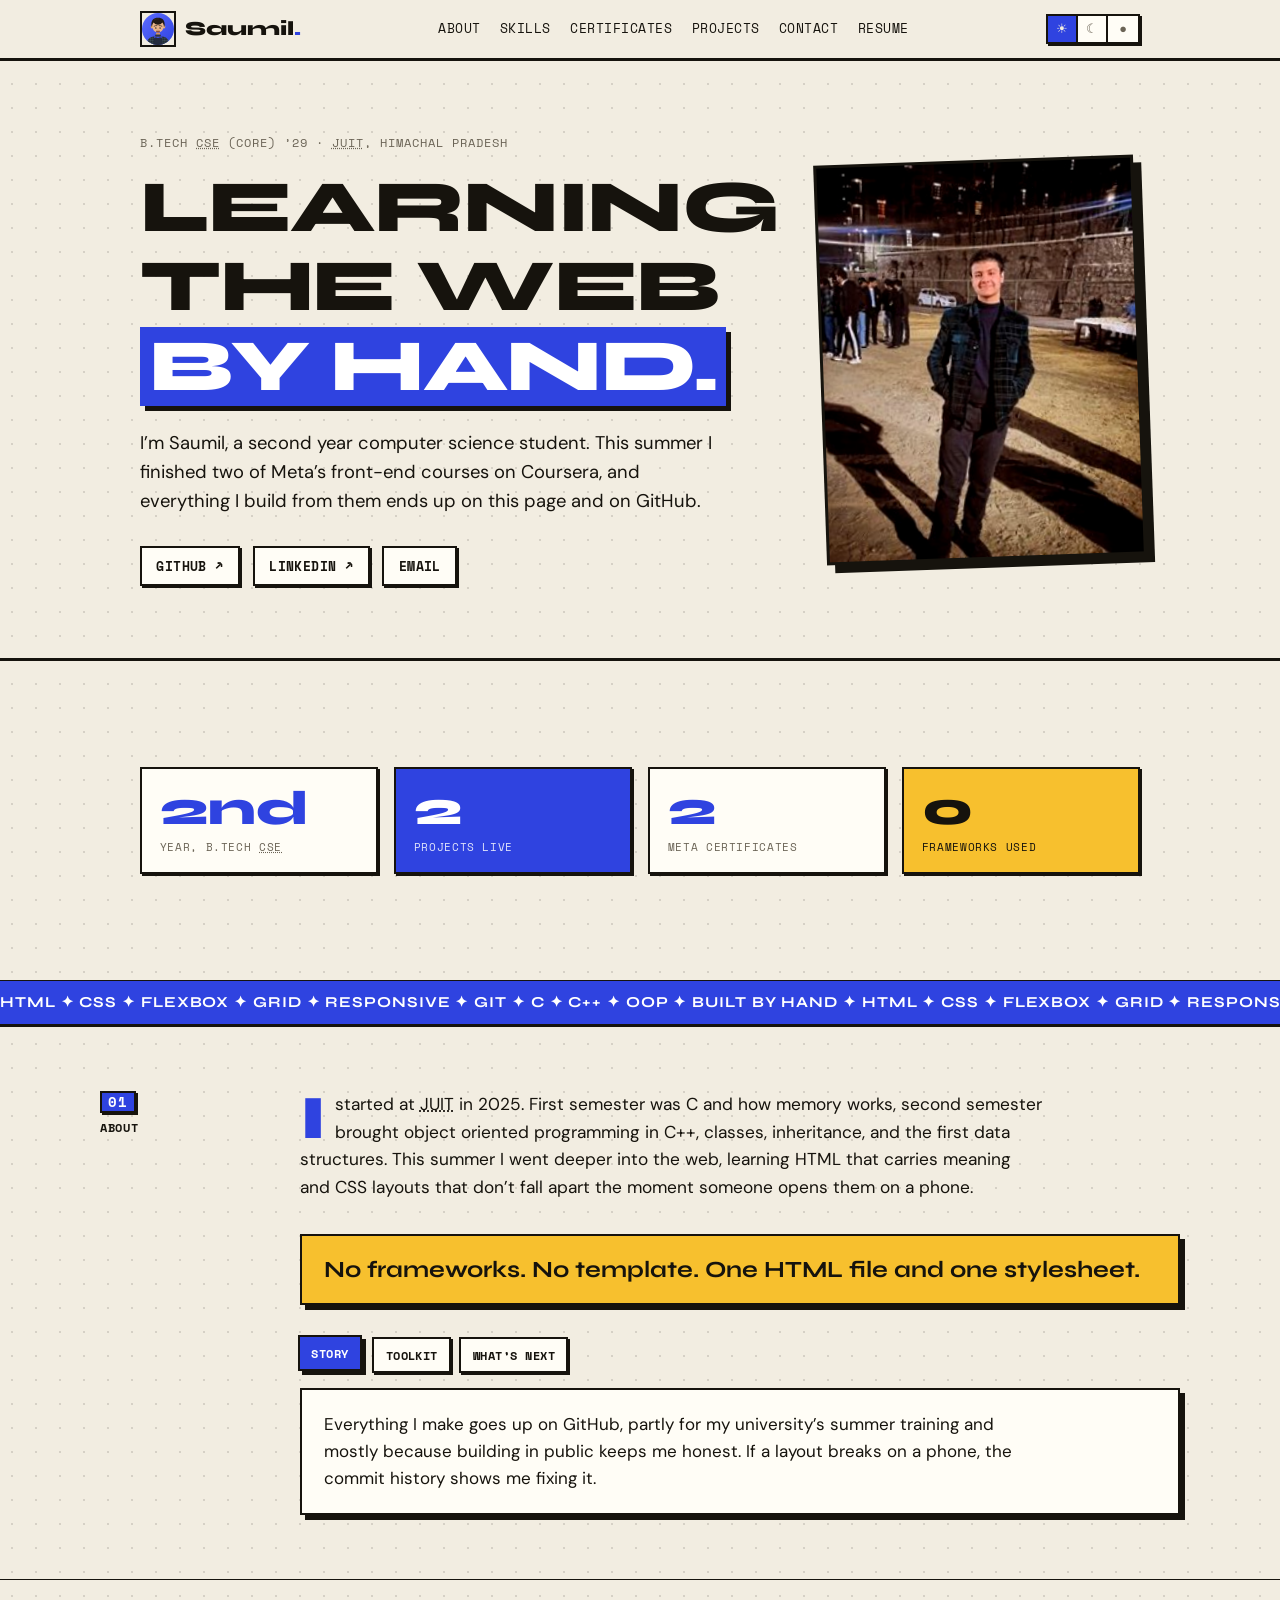
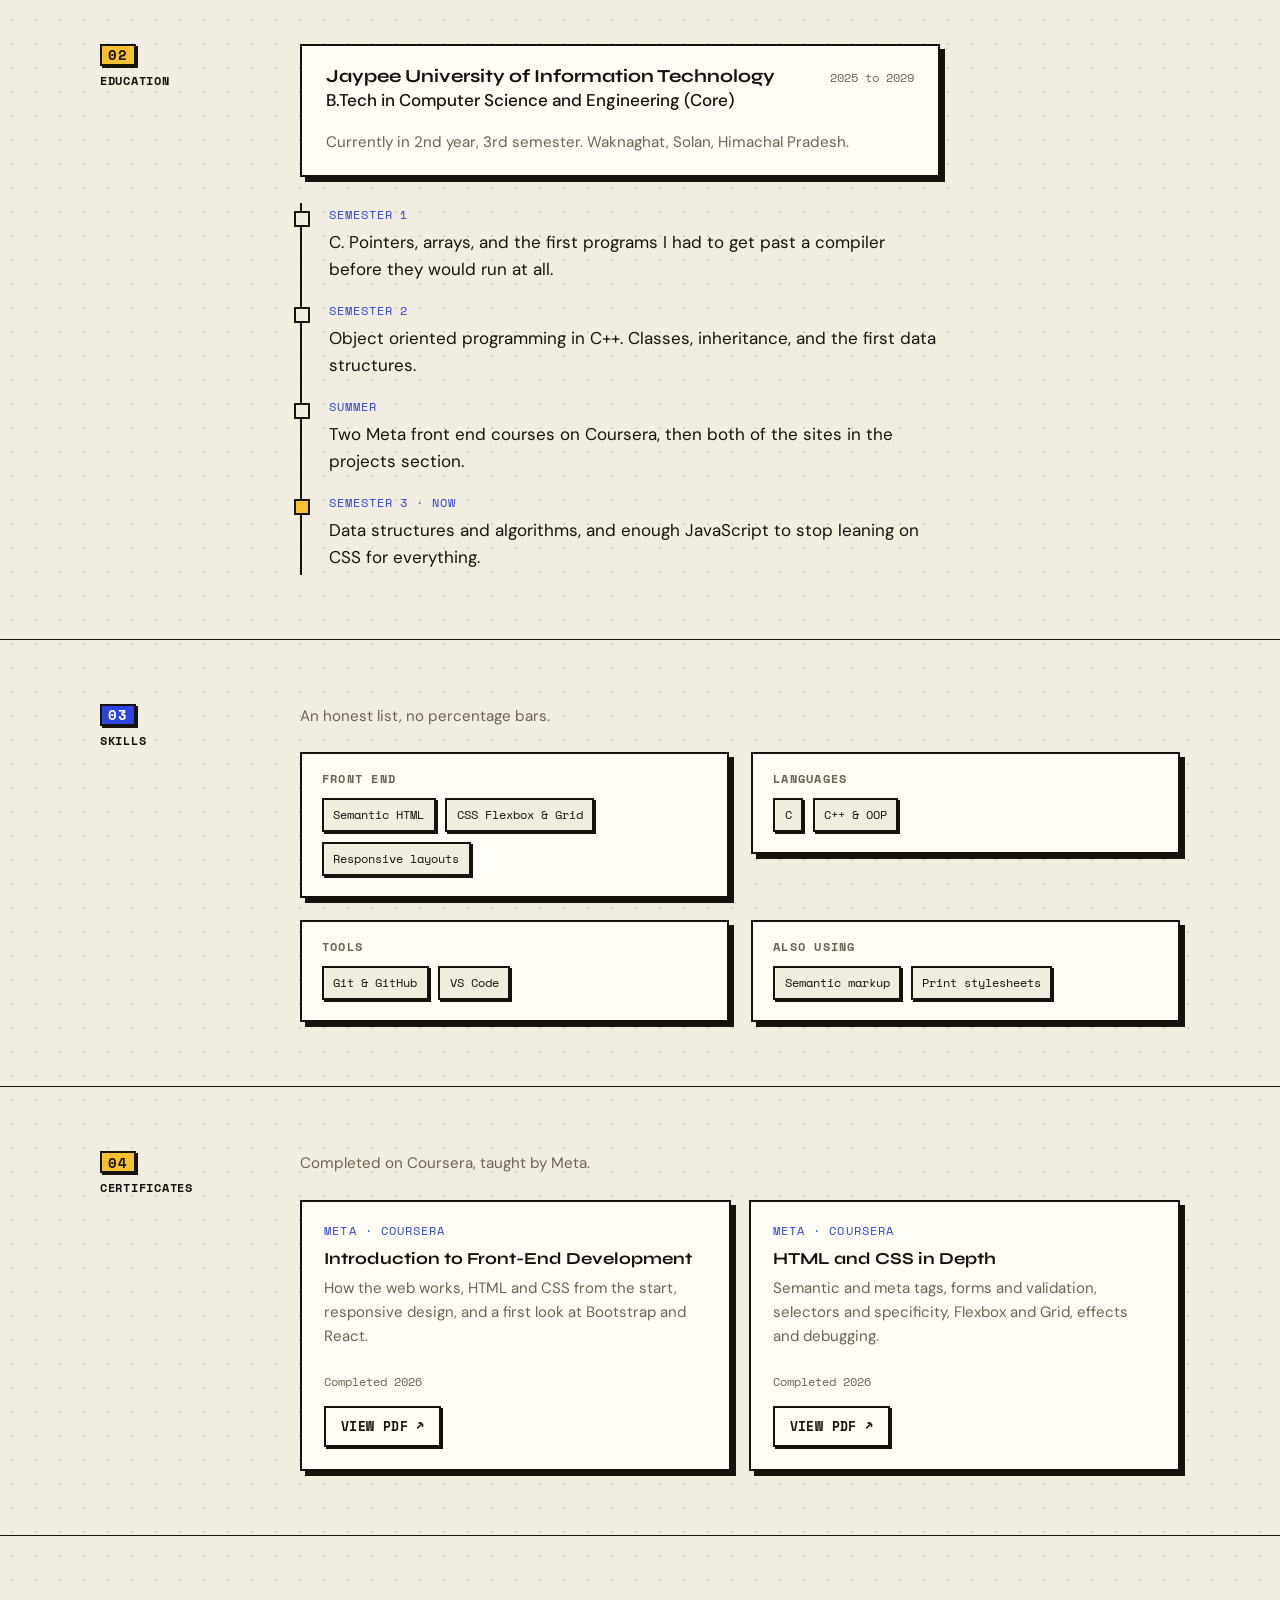
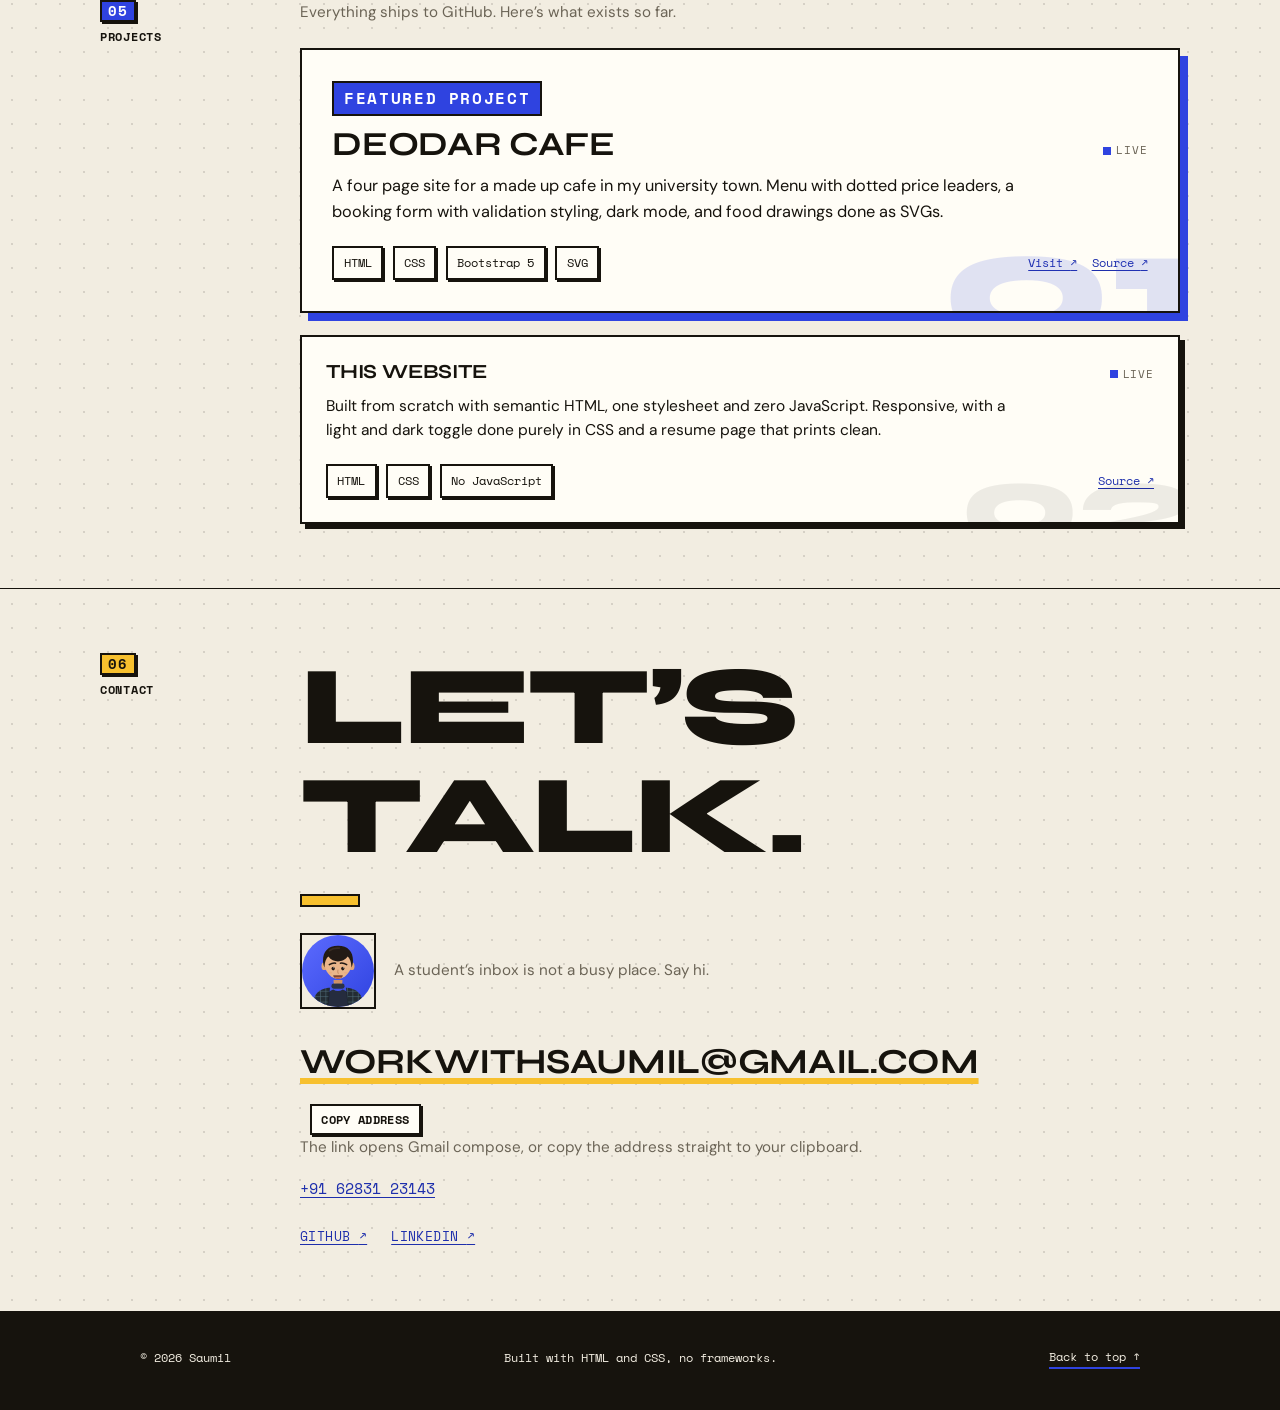
==== index.html @ cce33cf8 "ask for exact glyph metrics inside the overlay the word file was coming apart between fi and le when" ====
<!DOCTYPE html>
<html lang="en">
<head>
  <meta charset="UTF-8">
  <meta name="viewport" content="width=device-width, initial-scale=1.0">
  <meta name="color-scheme" content="light">
  <meta name="theme-color" content="#f2ede1">
  <script>try{var t=localStorage.getItem("theme");if(t==="dark"||t==="black"){document.documentElement.dataset.theme=t;var m=document.querySelector('meta[name="theme-color"]');if(m)m.content=t==="black"?"#000000":"#16140f";}}catch(e){}</script>
  <title>Saumil · CS student</title>
  <meta name="description" content="Personal site of Saumil, a second-year computer science student at JUIT learning front-end development. Built with HTML and CSS.">

  <!-- Link preview card -->
  <meta property="og:type" content="website">
  <meta property="og:title" content="Saumil · CS student at JUIT">
  <meta property="og:description" content="Personal site of Saumil, a second-year computer science student at JUIT learning front-end development. Built with HTML and CSS.">
  <meta property="og:image" content="https://saumilcodes.github.io/images/card.png">
  <meta property="og:image:width" content="1200">
  <meta property="og:image:height" content="630">
  <meta property="og:image:alt" content="The avatar from the site next to the words Learning the web by hand.">
  <meta property="og:url" content="https://saumilcodes.github.io/">
  <meta name="twitter:card" content="summary_large_image">

  <link rel="canonical" href="https://saumilcodes.github.io/">
  <link rel="icon" type="image/svg+xml" href="images/avatar.svg">
  <link rel="preconnect" href="https://fonts.googleapis.com">
  <link rel="preconnect" href="https://fonts.gstatic.com" crossorigin>
  <link href="https://fonts.googleapis.com/css2?family=Syne:wght@600..800&family=DM+Sans:wght@400;500;700&family=Space+Mono:wght@400;700&display=swap" rel="stylesheet">
  <link rel="stylesheet" href="css/styles.css?v=34">

  <!-- Tells search engines who this page is about, rather than leaving
       them to guess it from the prose. -->
  <script type="application/ld+json">
  {
    "@context": "https://schema.org",
    "@type": "Person",
    "name": "Saumil Gupta",
    "url": "https://saumilcodes.github.io/",
    "image": "https://saumilcodes.github.io/images/card.png",
    "description": "Second year computer science student at JUIT Waknaghat, learning front end development and building sites with HTML and CSS.",
    "affiliation": {
      "@type": "CollegeOrUniversity",
      "name": "Jaypee University of Information Technology",
      "address": {
        "@type": "PostalAddress",
        "addressLocality": "Waknaghat",
        "addressRegion": "Himachal Pradesh",
        "addressCountry": "IN"
      }
    },
    "knowsAbout": ["HTML", "CSS", "Flexbox", "CSS Grid", "Responsive web design", "Bootstrap"],
    "sameAs": [
      "https://github.com/SaumilCodes",
      "https://www.linkedin.com/in/saumil-gupta"
    ]
  }
  </script>
</head>
<body>

  <input type="radio" name="theme" id="theme-light" class="theme-box" checked>
  <input type="radio" name="theme" id="theme-dark" class="theme-box">
  <input type="radio" name="theme" id="theme-black" class="theme-box">
  <script>(function(){var C={light:"#f2ede1",dark:"#16140f",black:"#000000"},s="light";try{var v=localStorage.getItem("theme");if(C[v])s=v;}catch(e){}var el=document.getElementById("theme-"+s);if(el)el.checked=true;document.documentElement.dataset.theme=s;var m=document.querySelector('meta[name="theme-color"]');if(m)m.content=C[s];Array.prototype.forEach.call(document.querySelectorAll('input[name="theme"]'),function(r){r.addEventListener("change",function(){if(!r.checked)return;var k=r.id.slice(6);document.documentElement.dataset.theme=k;if(m)m.content=C[k];try{localStorage.setItem("theme",k);}catch(e){}});});})();</script>

  <a class="skip" href="#main">Skip to content</a>

  <header class="site-head">
    <div class="container nav">
      <a class="brand" href="#top">
        <img class="avatar-img avatar-nav" src="images/avatar.svg" alt="" width="34" height="34">
        <span class="brand-word"><span class="brand-name">Saumil</span><span class="brand-dot">.</span></span>
      </a>
      <nav aria-label="Primary">
        <ul class="nav-links">
          <li><a href="#about">About</a></li>
          <li><a href="#skills">Skills</a></li>
          <li><a href="#certificates">Certificates</a></li>
          <li><a href="#projects">Projects</a></li>
          <li><a href="#contact">Contact</a></li>
          <li><a href="resume.html">Resume</a></li>
        </ul>
      </nav>
      <span class="theme-switcher" role="group" aria-label="Colour theme">
        <label class="theme-opt" for="theme-light" title="Light"><span class="visually-hidden">Light theme</span><span aria-hidden="true">☀</span></label>
        <label class="theme-opt" for="theme-dark" title="Dark"><span class="visually-hidden">Dark theme</span><span aria-hidden="true">☾</span></label>
        <label class="theme-opt" for="theme-black" title="Black"><span class="visually-hidden">Black theme, for OLED screens</span><span aria-hidden="true">●</span></label>
      </span>
    </div>
  </header>

  <div class="page" id="top">
    <main id="main">
      <section class="hero" aria-label="Introduction">
        <div class="container hero-grid">
          <div class="hero-text">
            <p class="eyebrow">B.Tech <abbr title="Computer Science and Engineering">CSE</abbr> (Core) ’29 · <abbr title="Jaypee University of Information Technology">JUIT</abbr>, Himachal Pradesh</p>
            <h1>Learning the web <span class="h1-accent">by&nbsp;hand.</span></h1>
            <p class="lede">
              I’m Saumil, a second year computer science student. This summer I
              finished two of Meta’s front-end courses on Coursera, and
              everything I build from them ends up on this page and on GitHub.
            </p>
            <ul class="hero-links">
              <li><a href="https://github.com/SaumilCodes" rel="me">GitHub&nbsp;<span aria-hidden="true">↗</span></a></li>
              <li><a href="https://www.linkedin.com/in/saumil-gupta" rel="me">LinkedIn&nbsp;<span aria-hidden="true">↗</span></a></li>
              <li><a href="https://mail.google.com/mail/?view=cm&amp;fs=1&amp;to=workwithsaumil@gmail.com" target="_blank" rel="noopener">Email</a></li>
            </ul>
          </div>
          <div class="portrait-frame">
           <img class="portrait" src="images/saumil-640.jpg"
                srcset="images/saumil-320.jpg 320w,
                        images/saumil-640.jpg 640w,
                        images/saumil-960.jpg 960w,
                        images/saumil.jpg 1280w"
                sizes="(max-width: 400px) 80vw, 320px"
                alt="Saumil, at an evening event on campus" width="640" height="640" fetchpriority="high">
          </div>
        </div>
      </section>

      <!-- At a glance -->
      <section class="stats" aria-label="At a glance">
        <div class="container stats-grid">
          <div class="stat">
            <span class="stat-num">2nd</span>
            <span class="stat-label">Year, B.Tech <abbr title="Computer Science and Engineering">CSE</abbr></span>
          </div>
          <div class="stat">
            <span class="stat-num">2</span>
            <span class="stat-label">Projects live</span>
          </div>
          <div class="stat">
            <span class="stat-num">2</span>
            <span class="stat-label">Meta certificates</span>
          </div>
          <div class="stat">
            <span class="stat-num">0</span>
            <span class="stat-label">Frameworks used</span>
          </div>
        </div>
      </section>

      <!-- Scrolling band -->
      <div class="marquee" aria-hidden="true">
        <div class="marquee-track">
          <p class="marquee-text">HTML ✦ CSS ✦ FLEXBOX ✦ GRID ✦ RESPONSIVE ✦ GIT ✦ C ✦ C++ ✦ OOP ✦ BUILT BY HAND ✦&nbsp;</p>
          <p class="marquee-text">HTML ✦ CSS ✦ FLEXBOX ✦ GRID ✦ RESPONSIVE ✦ GIT ✦ C ✦ C++ ✦ OOP ✦ BUILT BY HAND ✦&nbsp;</p>
        </div>
      </div>

      <!-- About -->
      <section id="about" class="section-grid" aria-labelledby="about-label">
        <h2 class="label" id="about-label"><span class="num">01</span>About</h2>
        <div class="section-body">
          <p class="lead-para">
            I started at <abbr title="Jaypee University of Information Technology">JUIT</abbr>
            in <time datetime="2025">2025</time>. First semester was C and how memory
            works, second semester brought object oriented programming in C++,
            classes, inheritance, and the first data structures. This summer I
            went deeper into the web, learning HTML that carries meaning and
            CSS layouts that don’t fall apart the moment someone opens them on
            a phone.
          </p>

          <blockquote class="pull-quote">
            No frameworks. No template. One HTML file and one stylesheet.
          </blockquote>

          <!-- tabs made from radio buttons, no javascript -->
          <div class="tabs">
            <input type="radio" name="about-tab" id="tab-story" checked>
            <input type="radio" name="about-tab" id="tab-tools">
            <input type="radio" name="about-tab" id="tab-next">

            <div class="tab-row">
              <label class="tab" for="tab-story">Story</label>
              <label class="tab" for="tab-tools">Toolkit</label>
              <label class="tab" for="tab-next">What’s next</label>
            </div>

            <div class="tab-panels">
              <div class="panel panel-story">
                <p>
                  Everything I make goes up on GitHub, partly for my
                  university’s summer training and mostly because building in
                  public keeps me honest. If a layout breaks on a phone, the
                  commit history shows me fixing it.
                </p>
              </div>
              <div class="panel panel-tools">
                <ul class="tool-list">
                  <li><strong>Semantic HTML</strong> so the page still makes sense without any styling</li>
                  <li><strong>CSS Grid and Flexbox</strong> for every layout on this site</li>
                  <li><strong>Custom properties</strong> to drive the whole colour theme from one place</li>
                  <li><strong>Git and GitHub</strong> for versions and for hosting this page</li>
                  <li><strong>Skip links and alt text</strong> so the page still works with a keyboard and a screen reader</li>
                  <li><strong>Mobile first CSS</strong> so the phone layout is the default and wider screens add to it</li>
                </ul>
              </div>
              <div class="panel panel-next">
                <ul class="tool-list">
                  <li><strong>JavaScript</strong> so these panels can remember which one you picked instead of forgetting on reload</li>
                  <li><strong>Data structures and algorithms</strong> in C++, alongside the third semester course</li>
                  <li><strong>A third project</strong>, bigger than these two</li>
                </ul>
              </div>
            </div>
          </div>
        </div>
      </section>

      <!-- Education -->
      <section id="education" class="section-grid" aria-labelledby="education-label">
        <h2 class="label" id="education-label"><span class="num">02</span>Education</h2>
        <div class="section-body">
          <div class="edu">
            <div class="edu-top">
              <h3 class="edu-school">Jaypee University of Information Technology</h3>
              <p class="edu-when"><time datetime="2025">2025</time> to <time datetime="2029">2029</time></p>
            </div>
            <p class="edu-degree">B.Tech in Computer Science and Engineering (Core)</p>
            <p class="note">Currently in 2nd year, 3rd semester. Waknaghat, Solan, Himachal Pradesh.</p>
          </div>

          <!-- Semester by semester -->
          <ol class="timeline">
            <li>
              <span class="tl-when">Semester 1</span>
              <p>C. Pointers, arrays, and the first programs I had to get past a compiler before they would run at all.</p>
            </li>
            <li>
              <span class="tl-when">Semester 2</span>
              <p>Object oriented programming in C++. Classes, inheritance, and the first data structures.</p>
            </li>
            <li>
              <span class="tl-when">Summer</span>
              <p>Two Meta front end courses on Coursera, then both of the sites in the projects section.</p>
            </li>
            <li>
              <span class="tl-when">Semester 3 · now</span>
              <p>Data structures and algorithms, and enough JavaScript to stop leaning on CSS for everything.</p>
            </li>
          </ol>
        </div>
      </section>

      <!-- Skills -->
      <section id="skills" class="section-grid" aria-labelledby="skills-label">
        <h2 class="label" id="skills-label"><span class="num">03</span>Skills</h2>
        <div class="section-body">
          <p class="note">An honest list, no percentage bars.</p>
          <div class="skill-groups">
            <div class="skill-card">
              <h3>Front end</h3>
              <ul class="chips">
                <li>Semantic HTML</li>
                <li>CSS Flexbox &amp; Grid</li>
                <li>Responsive layouts</li>
              </ul>
            </div>
            <div class="skill-card">
              <h3>Languages</h3>
              <ul class="chips">
                <li>C</li>
                <li>C++ &amp; OOP</li>
              </ul>
            </div>
            <div class="skill-card">
              <h3>Tools</h3>
              <ul class="chips">
                <li>Git &amp; GitHub</li>
                <li>VS Code</li>
              </ul>
            </div>
            <div class="skill-card">
              <h3>Also using</h3>
              <ul class="chips">
                <li>Semantic markup</li>
                <li>Print stylesheets</li>
              </ul>
            </div>
          </div>
        </div>
      </section>

      <!-- Certificates -->
      <section id="certificates" class="section-grid" aria-labelledby="certificates-label">
        <h2 class="label" id="certificates-label"><span class="num">04</span>Certificates</h2>
        <div class="section-body">
          <p class="note">Completed on Coursera, taught by Meta.</p>
          <ul class="cert-list">
            <li class="cert">
              <p class="cert-issuer">Meta · Coursera</p>
              <h3 class="cert-name">Introduction to Front-End Development</h3>
              <p class="cert-covers">How the web works, HTML and CSS from the start, responsive design, and a first look at Bootstrap and React.</p>
              <p class="cert-year">Completed <time datetime="2026">2026</time></p>
              <a class="btn cert-link" href="certificates/meta-intro-to-front-end-development.pdf">View&nbsp;PDF&nbsp;<span aria-hidden="true">↗</span></a>
            </li>
            <li class="cert">
              <p class="cert-issuer">Meta · Coursera</p>
              <h3 class="cert-name">HTML and CSS in Depth</h3>
              <p class="cert-covers">Semantic and meta tags, forms and validation, selectors and specificity, Flexbox and Grid, effects and debugging.</p>
              <p class="cert-year">Completed <time datetime="2026">2026</time></p>
              <a class="btn cert-link" href="certificates/meta-html-and-css-in-depth.pdf">View&nbsp;PDF&nbsp;<span aria-hidden="true">↗</span></a>
            </li>
          </ul>
        </div>
      </section>

      <!-- Projects -->
      <section id="projects" class="section-grid" aria-labelledby="projects-label">
        <h2 class="label" id="projects-label"><span class="num">05</span>Projects</h2>
        <div class="section-body">
          <p class="note">Everything ships to GitHub. Here’s what exists so far.</p>
          <div class="cards">

            <article class="card featured">
              <span class="card-index" aria-hidden="true">01</span>
              <p class="featured-tag">Featured project</p>
              <div class="card-top">
                <h3 class="card-title">Deodar Cafe</h3>
                <p class="status"><span class="visually-hidden">Status: </span>Live</p>
              </div>
              <p>
                A four page site for a made up cafe in my university town. Menu
                with dotted price leaders, a booking form with validation
                styling, dark mode, and food drawings done as SVGs.
              </p>
              <div class="card-meta">
                <ul class="chips">
                  <li>HTML</li>
                  <li>CSS</li>
                  <li>Bootstrap 5</li>
                  <li>SVG</li>
                </ul>
                <p class="card-links">
                  <a class="card-link" href="https://saumilcodes.github.io/deodar-cafe/">Visit&nbsp;<span aria-hidden="true">↗</span></a>
                  <a class="card-link" href="https://github.com/SaumilCodes/deodar-cafe">Source&nbsp;<span aria-hidden="true">↗</span></a>
                </p>
              </div>
            </article>

            <article class="card wide">
              <span class="card-index" aria-hidden="true">02</span>
              <div class="card-top">
                <h3 class="card-title">This website</h3>
                <p class="status"><span class="visually-hidden">Status: </span>Live</p>
              </div>
              <p>
                Built from scratch with semantic HTML, one stylesheet and zero
                JavaScript. Responsive, with a light and dark toggle done purely
                in CSS and a resume page that prints clean.
              </p>
              <div class="card-meta">
                <ul class="chips">
                  <li>HTML</li>
                  <li>CSS</li>
                  <li>No JavaScript</li>
                </ul>
                <a class="card-link" href="https://github.com/SaumilCodes/SaumilCodes.github.io">Source&nbsp;<span aria-hidden="true">↗</span></a>
              </div>
            </article>

          </div>
        </div>
      </section>

      <!-- Contact -->
      <section id="contact" class="section-grid" aria-labelledby="contact-label">
        <h2 class="label" id="contact-label"><span class="num">06</span>Contact</h2>
        <div class="section-body">
          <h3 class="shout">Let’s<br>talk.</h3>
          <div class="say-hi">
            <img class="avatar-img avatar-mid" src="images/avatar.svg" alt="" width="76" height="76" loading="lazy">
            <p class="note">A student’s inbox is not a busy place. Say hi.</p>
          </div>
          <address>
            <a class="email" href="https://mail.google.com/mail/?view=cm&amp;fs=1&amp;to=workwithsaumil@gmail.com" target="_blank" rel="noopener">workwithsaumil@gmail.com</a>
            <button class="btn copy-email" type="button" data-email="workwithsaumil@gmail.com" hidden>
              <span class="copy-label">Copy address</span>
            </button>
            <p class="note">The link opens Gmail compose, or copy the address straight to your clipboard.</p>
            <p class="phone"><a href="tel:+916283123143">+91 62831 23143</a></p>
            <ul class="contact-links">
              <li><a href="https://github.com/SaumilCodes" rel="me">GitHub&nbsp;<span aria-hidden="true">↗</span></a></li>
              <li><a href="https://www.linkedin.com/in/saumil-gupta" rel="me">LinkedIn&nbsp;<span aria-hidden="true">↗</span></a></li>
            </ul>
          </address>
        </div>
      </section>

    </main>
  </div>

  <footer class="site-foot">
    <div class="container foot-inner">
      <p>© 2026 Saumil</p>
      <p>Built with HTML and CSS, no frameworks.</p>
      <a href="#top">Back to top <span aria-hidden="true">↑</span></a>
    </div>
  </footer>
  <script>
  (function () {
    var links = [].slice.call(document.querySelectorAll('.nav-links a[href^="#"]'));
    var map = {}, secs = [];
    links.forEach(function (a) {
      var s = document.getElementById(a.getAttribute("href").slice(1));
      if (s) { map[s.id] = a; secs.push(s); }
    });
    if (!secs.length) return;
    var queued = false, last = null;
    function update() {
      queued = false;
      var line = window.innerHeight * 0.5, cur = null;
      secs.forEach(function (s) {
        if (s.getBoundingClientRect().top <= line) cur = s.id;
      });
      if (cur === last) return;
      if (last && map[last]) map[last].removeAttribute("aria-current");
      last = cur;
      if (cur && map[cur]) map[cur].setAttribute("aria-current", "true");
    }
    function onScroll() {
      if (!queued) { queued = true; requestAnimationFrame(update); }
    }
    window.addEventListener("scroll", onScroll, { passive: true });
    window.addEventListener("resize", onScroll);
    update();
  })();
  </script>
  <script>
  (function () {
    var b = document.querySelector(".copy-email");
    if (!b || !navigator.clipboard) return;
    var label = b.querySelector(".copy-label"), timer;
    b.hidden = false;
    function flash(text) {
      label.textContent = text;
      b.classList.add("is-copied");
      clearTimeout(timer);
      timer = setTimeout(function () {
        label.textContent = "Copy address";
        b.classList.remove("is-copied");
      }, 2000);
    }
    b.addEventListener("click", function () {
      navigator.clipboard.writeText(b.dataset.email).then(function () {
        flash("Copied");
      }, function () {
        // clipboard refused, select the address so ctrl+c still works
        var link = document.querySelector(".email");
        if (link) {
          var range = document.createRange();
          range.selectNodeContents(link);
          var sel = window.getSelection();
          sel.removeAllRanges();
          sel.addRange(range);
        }
        flash("Press Ctrl+C");
      });
    });
  })();
  </script>
  <script src="js/lens.js?v=12" defer></script>
</body>
</html>
---- css/styles.css ----
/*
  Saumil, personal site
  Neo brutalist rebuild. Warm paper, black ink, one electric accent,
  thick borders and hard shadows.
*/

/* tokens */

:root {
  --paper: #f2ede1;
  --card: #fffdf6;
  --ink: #16130d;
  --muted: #6b6456;
  --accent: #2f43e0;
  --accent-deep: #1e2fac;
  --amber: #f7c02e;
  --wip: #e0512f;
  --line: #16130d;
  --dot: rgba(22, 19, 13, 0.13);

  --shadow: 5px 5px 0 var(--ink);
  --shadow-lg: 8px 8px 0 var(--ink);
  --shadow-press: 2px 2px 0 var(--ink);

  --display: "Syne", "Segoe UI", Arial, sans-serif;
  --body: "DM Sans", -apple-system, "Segoe UI", Roboto, Helvetica, Arial, sans-serif;
  --mono: "Space Mono", ui-monospace, Menlo, Consolas, monospace;
}

/* theme toggle
   the checkbox sits at body top and flips the tokens when checked.
   a data-theme attribute set before first paint carries the choice across
   pages and reloads. without javascript the checkbox still works, it just
   forgets on reload. */

.theme-box {
  position: absolute;
  left: -999px;
}

html:has(#theme-dark:checked),
html[data-theme="dark"] {
  color-scheme: dark;
  --paper: #16140f;
  --card: #201d16;
  --ink: #efe9dc;
  --muted: #9a9280;
  --accent: #7f8bff;
  --accent-deep: #a3acff;
  --amber: #f0bc3a;
  --wip: #ef7a5a;
  --line: #efe9dc;
  --dot: rgba(239, 233, 220, 0.1);
  --shadow: 5px 5px 0 var(--line);
  --shadow-lg: 8px 8px 0 var(--line);
  --shadow-press: 2px 2px 0 var(--line);
}

/* true black, for oled screens.
   light, dark and black is the triad most apps settled on. on an oled panel a
   black pixel is an unlit pixel, so this genuinely saves power, and the higher
   contrast suits the heavy borders this design already leans on. */

html:has(#theme-black:checked),
html[data-theme="black"] {
  color-scheme: dark;
  --paper: #000000;
  --card: #0c0c0c;
  --ink: #f4f4f4;
  --muted: #8b8b8b;
  --accent: #8d97ff;
  --accent-deep: #b3baff;
  --amber: #ffc63d;
  --wip: #ff8f6d;
  --line: #f4f4f4;
  --dot: rgba(244, 244, 244, 0.09);
  --shadow: 5px 5px 0 var(--line);
  --shadow-lg: 8px 8px 0 var(--line);
  --shadow-press: 2px 2px 0 var(--line);
}

/* moving between pages, no javascript
   the browser keeps the old page on screen and cross fades it into the
   new one instead of the usual white flash. resume and 404 share this
   stylesheet, so every link between my pages gets it. */

@view-transition {
  navigation: auto;
}

/* base */

* {
  box-sizing: border-box;
}

html {
  scroll-behavior: smooth;
}

body {
  margin: 0;
  background-color: var(--paper);
  background-image: radial-gradient(var(--dot) 1.2px, transparent 1.2px);
  background-size: 24px 24px;
  color: var(--ink);
  font-family: var(--body);
  font-size: 1.0625rem;
  line-height: 1.6;
  -webkit-font-smoothing: antialiased;
  transition: background-color 0.3s ease, color 0.3s ease;
}

h1,
h2,
h3 {
  font-family: var(--display);
  font-weight: 700;
  line-height: 1.05;
  margin: 0;
  text-wrap: balance;
}

p {
  margin: 0;
}

img {
  max-width: 100%;
  display: block;
}

a {
  color: var(--accent-deep);
  font-weight: 500;
  text-underline-offset: 3px;
}

a:hover {
  color: var(--ink);
}

:focus-visible {
  outline: 3px solid var(--accent);
  outline-offset: 2px;
}

::selection {
  background: var(--accent);
  color: #fff;
}

.container {
  max-width: 1080px;
  margin-inline: auto;
  padding-inline: clamp(1.2rem, 4vw, 2.5rem);
}

.skip {
  position: absolute;
  left: -999px;
}

.skip:focus {
  left: 1rem;
  top: 1rem;
  z-index: 50;
  background: var(--ink);
  color: var(--paper);
  padding: 0.5rem 0.9rem;
  border: 2px solid var(--ink);
}

.visually-hidden {
  position: absolute;
  width: 1px;
  height: 1px;
  overflow: hidden;
  clip: rect(0 0 0 0);
  white-space: nowrap;
}

/* header */

.site-head {
  position: sticky;
  top: 0;
  z-index: 20;
  background: var(--paper);
  border-bottom: 3px solid var(--ink);
  transition: background-color 0.3s ease, border-color 0.3s ease;
}

.nav {
  display: flex;
  align-items: center;
  justify-content: space-between;
  gap: 0.6rem 1rem;
  flex-wrap: wrap;
  padding-block: 0.7rem;
}

.brand {
  display: flex;
  align-items: center;
  gap: 0.55rem;
  font-family: var(--display);
  font-weight: 800;
  font-size: 1.25rem;
  color: var(--ink);
  text-decoration: none;
}

.avatar-img {
  display: block;
  flex: none;
  border: 2px solid var(--ink);
  transition: transform 0.15s ease;
}

.avatar-img:hover {
  transform: rotate(-4deg);
}

.avatar-nav {
  width: 36px;
  height: 36px;
}

.brand-name {
  color: var(--ink);
}

.brand-dot {
  color: var(--accent);
}

.nav-links {
  list-style: none;
  margin: 0;
  padding: 0;
  display: flex;
  align-items: center;
  flex-wrap: wrap;
  gap: 0.4rem 1.2rem;
  font-family: var(--mono);
  font-size: 0.8rem;
  text-transform: uppercase;
  letter-spacing: 0.04em;
}

.nav-links a {
  color: var(--ink);
  text-decoration: none;
  padding-bottom: 2px;
  border-bottom: 2px solid transparent;
}

.nav-links a:hover {
  color: var(--accent-deep);
  text-decoration-color: var(--accent);
}

.nav-links a[aria-current="page"],
.nav-links a[aria-current="true"] {
  border-bottom-color: var(--accent);
}

/* the section you are reading, tracked as you scroll */
.nav-links a[aria-current="true"] {
  color: var(--accent-deep);
}

/* the theme switch */

.theme-switcher {
  display: inline-flex;
  background: var(--card);
  border: 2px solid var(--ink);
  box-shadow: var(--shadow-press);
}

.theme-opt {
  cursor: pointer;
  display: inline-flex;
  align-items: center;
  justify-content: center;
  width: 30px;
  height: 26px;
  font-size: 0.8rem;
  line-height: 1;
  color: var(--muted);
  border-right: 2px solid var(--ink);
  transition: background-color 0.15s ease, color 0.15s ease;
}

.theme-opt:last-child {
  border-right: 0;
}

.theme-opt:hover {
  color: var(--ink);
}

#theme-light:checked ~ .site-head .theme-opt[for="theme-light"],
#theme-dark:checked ~ .site-head .theme-opt[for="theme-dark"],
#theme-black:checked ~ .site-head .theme-opt[for="theme-black"] {
  background: var(--accent);
  color: var(--paper);
}

.theme-box:focus-visible ~ .site-head .theme-switcher {
  outline: 3px solid var(--accent);
  outline-offset: 2px;
}

.theme-switcher:active {
  transform: translate(1px, 1px);
  box-shadow: none;
}

/* shared button */

.hero-links a,
.btn {
  display: inline-block;
  font-family: var(--mono);
  font-weight: 700;
  font-size: 0.82rem;
  text-transform: uppercase;
  letter-spacing: 0.03em;
  text-decoration: none;
  color: var(--ink);
  background: var(--card);
  border: 2px solid var(--ink);
  box-shadow: var(--shadow-press);
  padding: 0.6em 1.1em;
  transition: transform 0.12s ease, box-shadow 0.12s ease, background 0.12s ease, color 0.12s ease;
}

.hero-links a:hover,
.btn:hover {
  color: #fff;
  background: var(--accent);
  transform: translate(-2px, -2px);
  box-shadow: 4px 4px 0 var(--ink);
}

.hero-links a:active,
.btn:active {
  transform: translate(1px, 1px);
  box-shadow: none;
}

/* hero */

.hero {
  border-bottom: 3px solid var(--ink);
}

.hero-grid {
  display: grid;
  gap: 2.2rem;
  align-items: center;
  padding-block: clamp(2.6rem, 7vw, 4.5rem);
}

/* grid items refuse to shrink past their content by default,
   this lets long words wrap instead of pushing the page wider */
.hero-text,
.section-body {
  min-width: 0;
}

.hero-text > * {
  animation: rise 0.5s ease both;
}

.hero-text > *:nth-child(2) {
  animation-delay: 0.08s;
}

.hero-text > *:nth-child(3) {
  animation-delay: 0.16s;
}

.hero-text > *:nth-child(4) {
  animation-delay: 0.24s;
}

.eyebrow {
  font-family: var(--mono);
  font-size: 0.78rem;
  letter-spacing: 0.08em;
  text-transform: uppercase;
  color: var(--muted);
  margin: 0 0 0.9rem;
}

h1 {
  font-size: clamp(2.15rem, 8vw, 4.6rem);
  font-weight: 800;
  letter-spacing: -0.02em;
  /* 1 put the glyph boxes of THE WEB and BY HAND into each other before
     anything magnified them, the same way LET'S TALK. was stacked */
  line-height: 1.08;
  text-transform: uppercase;
  max-width: 14ch;
}

.h1-accent {
  /* its own line, hugging the words: the block behind the text is then the
     line's own background rather than something sitting inside the row, which
     is what lets the lens take this line like any other.
     the tilt is gone on purpose. rotated text cannot be redrawn upright, so it
     was the one thing keeping this line out. sitting straight, with the offset
     shadow doing the work, it still reads as a stamped block. */
  display: block;
  width: fit-content;
  background: var(--accent);
  color: #fff;
  padding: 0 0.12em;
  box-shadow: 5px 5px 0 var(--ink);
}

.lede {
  margin-top: 1.4rem;
  font-size: 1.15rem;
  max-width: 52ch;
}

.hero-links {
  list-style: none;
  margin: 1.8rem 0 0;
  padding: 0;
  display: flex;
  flex-wrap: wrap;
  gap: 0.8rem;
}

/* the portrait, framed like a pasted photo */

.portrait-frame {
  position: relative;
  justify-self: center;
  width: min(320px, 80vw);
  aspect-ratio: 4 / 5;
  background: var(--accent);
  border: 3px solid var(--ink);
  box-shadow: var(--shadow-lg);
  transform: rotate(-2deg);
  transition: transform 0.2s ease;
  animation: fade 0.6s ease both;
}

.portrait-frame:hover {
  transform: rotate(0deg);
}

@keyframes fade {
  from {
    opacity: 0;
  }
  to {
    opacity: 1;
  }
}

.portrait {
  width: 100%;
  height: 100%;
  object-fit: cover;
  object-position: 50% 22%;
  filter: contrast(1.05) saturate(1.05);
}

/* at a glance stats */

.stats {
  border-bottom: 3px solid var(--ink);
}

.stats-grid {
  display: grid;
  grid-template-columns: repeat(2, 1fr);
  gap: 1rem;
  padding-block: clamp(1.8rem, 5vw, 2.6rem);
}

.stat {
  background: var(--card);
  border: 2px solid var(--ink);
  box-shadow: var(--shadow-press);
  padding: 1rem 1.1rem;
  animation: rise 0.5s ease both;
}

.stat:nth-child(2) {
  animation-delay: 0.08s;
}

.stat:nth-child(3) {
  animation-delay: 0.16s;
}

.stat:nth-child(4) {
  animation-delay: 0.24s;
}

/* every other box is filled, so the band has rhythm */
.stat:nth-child(2) {
  background: var(--accent);
}

.stat:nth-child(2) .stat-num {
  color: #fff;
}

.stat:nth-child(2) .stat-label {
  color: rgba(255, 255, 255, 0.85);
}

.stat:nth-child(4) {
  background: var(--amber);
}

.stat:nth-child(4) .stat-num,
.stat:nth-child(4) .stat-label {
  color: #16130d;
}

.stat-num {
  display: block;
  font-family: var(--display);
  font-size: clamp(2.2rem, 6vw, 3rem);
  font-weight: 800;
  line-height: 1;
  color: var(--accent);
}

.stat-label {
  display: block;
  margin-top: 0.35rem;
  font-family: var(--mono);
  font-size: 0.68rem;
  letter-spacing: 0.06em;
  text-transform: uppercase;
  color: var(--muted);
}

/* the scrolling band, two copies of the same line chasing each other */

.marquee {
  overflow: hidden;
  background: var(--accent);
  border-bottom: 3px solid var(--ink);
}

.marquee-track {
  display: flex;
  width: max-content;
  animation: slide 26s linear infinite;
}

.marquee:hover .marquee-track {
  animation-play-state: paused;
}

.marquee-text {
  margin: 0;
  padding-block: 0.6rem;
  white-space: nowrap;
  font-family: var(--display);
  font-weight: 700;
  font-size: 0.95rem;
  letter-spacing: 0.06em;
  color: #fff;
}

@keyframes slide {
  to {
    transform: translateX(-50%);
  }
}

/* sections */

main > section:not(.hero) {
  padding-block: clamp(2.6rem, 6vw, 4rem);
  border-bottom: 1px solid var(--ink);
  scroll-margin-top: 5rem;
}

main > section:target .label {
  color: var(--accent);
}

/* the section itself runs edge to edge so its border does too,
   while the content sits in the same centred column as everything else */
.section-grid {
  display: grid;
  gap: 1.2rem;
  padding-inline: max(clamp(1.2rem, 4vw, 2.5rem), (100% - 1080px) / 2);
}

.label {
  display: flex;
  flex-direction: column;
  align-items: flex-start;
  gap: 0.5rem;
  font-family: var(--mono);
  font-size: 0.78rem;
  font-weight: 700;
  letter-spacing: 0.06em;
  text-transform: uppercase;
  color: var(--ink);
  margin: 0;
}

.num {
  background: var(--accent);
  color: #fff;
  border: 2px solid var(--ink);
  box-shadow: var(--shadow-press);
  padding: 0.1em 0.45em;
  font-size: 0.9rem;
}

/* every other section badge is amber so the rail alternates */
#education .num,
#certificates .num,
#contact .num {
  background: var(--amber);
  color: var(--ink);
}

.section-body p {
  max-width: 62ch;
  margin: 0;
}

.section-body p + p {
  margin-top: 1rem;
}

.note {
  color: var(--muted);
  font-size: 0.95rem;
}

/* education */

.edu {
  background: var(--card);
  border: 2px solid var(--ink);
  box-shadow: var(--shadow);
  padding: 1.3rem 1.5rem;
  max-width: 640px;
  transition: transform 0.12s ease, box-shadow 0.12s ease;
}

.edu:hover {
  transform: translate(-2px, -2px);
  box-shadow: 7px 7px 0 var(--accent);
}

/* semester timeline */

.timeline {
  list-style: none;
  max-width: 640px;
  margin: 1.6rem 0 0;
  padding: 0.2rem 0 0.2rem 1.7rem;
  border-left: 2px solid var(--ink);
  display: grid;
  gap: 1.15rem;
}

.timeline li {
  position: relative;
}

.timeline li::before {
  content: "";
  position: absolute;
  left: calc(-1.7rem - 8px);
  top: 0.3rem;
  width: 12px;
  height: 12px;
  background: var(--paper);
  border: 2px solid var(--ink);
}

.timeline li:last-child::before {
  background: var(--amber);
}

.tl-when {
  display: block;
  font-family: var(--mono);
  font-size: 0.72rem;
  letter-spacing: 0.08em;
  text-transform: uppercase;
  color: var(--accent);
  margin-bottom: 0.3rem;
}

.edu-top {
  display: flex;
  justify-content: space-between;
  align-items: baseline;
  gap: 1rem;
  flex-wrap: wrap;
}

.edu-school {
  font-size: 1.15rem;
  font-weight: 700;
  margin: 0;
}

.edu-when {
  font-family: var(--mono);
  font-size: 0.75rem;
  color: var(--muted);
  white-space: nowrap;
}

.edu-degree {
  margin-top: 0.5rem;
  font-weight: 500;
}

/* about, the opening paragraph gets a drop cap */

.lead-para {
  font-size: 1.08rem;
}

.lead-para::first-letter {
  float: left;
  font-family: var(--display);
  font-weight: 800;
  font-size: 3.6em;
  line-height: 0.76;
  margin: 0.05em 0.14em 0 0;
  color: var(--accent);
}

.pull-quote {
  margin: 2rem 0 0;
  padding: 1.2rem 1.4rem;
  background: var(--amber);
  border: 2px solid var(--ink);
  box-shadow: var(--shadow);
  font-family: var(--display);
  font-weight: 700;
  font-size: clamp(1.1rem, 2.6vw, 1.45rem);
  line-height: 1.25;
  color: #16130d;
}

/* tabs built from radio buttons, the checked one shows its panel */

.tabs {
  margin-top: 2rem;
}

.tabs > input {
  position: absolute;
  left: -999px;
}

.tab-row {
  display: flex;
  flex-wrap: wrap;
  gap: 0.5rem;
}

.tab {
  cursor: pointer;
  font-family: var(--mono);
  font-weight: 700;
  font-size: 0.75rem;
  text-transform: uppercase;
  letter-spacing: 0.04em;
  padding: 0.55em 0.95em;
  background: var(--card);
  border: 2px solid var(--ink);
  box-shadow: var(--shadow-press);
  transition: transform 0.12s ease, box-shadow 0.12s ease, background 0.12s ease, color 0.12s ease;
}

.tab:hover {
  transform: translate(-2px, -2px);
  box-shadow: 4px 4px 0 var(--ink);
}

#tab-story:checked ~ .tab-row .tab[for="tab-story"],
#tab-tools:checked ~ .tab-row .tab[for="tab-tools"],
#tab-next:checked ~ .tab-row .tab[for="tab-next"] {
  background: var(--accent);
  color: #fff;
  transform: translate(-2px, -2px);
  box-shadow: 4px 4px 0 var(--ink);
}

#tab-story:focus-visible ~ .tab-row .tab[for="tab-story"],
#tab-tools:focus-visible ~ .tab-row .tab[for="tab-tools"],
#tab-next:focus-visible ~ .tab-row .tab[for="tab-next"] {
  outline: 3px solid var(--accent);
  outline-offset: 3px;
}

.tab-panels {
  margin-top: 0.9rem;
  padding: 1.3rem 1.4rem;
  background: var(--card);
  border: 2px solid var(--ink);
  box-shadow: var(--shadow);
}

.panel {
  display: none;
}

.panel p {
  max-width: 58ch;
}

#tab-story:checked ~ .tab-panels .panel-story,
#tab-tools:checked ~ .tab-panels .panel-tools,
#tab-next:checked ~ .tab-panels .panel-next {
  display: block;
  animation: rise 0.3s ease both;
}

.tool-list {
  list-style: none;
  margin: 0;
  padding: 0;
  display: grid;
  gap: 0.65rem;
}

.tool-list li {
  position: relative;
  padding-left: 1.5rem;
  font-size: 0.97rem;
}

.tool-list li::before {
  content: "";
  position: absolute;
  left: 0;
  top: 0.52em;
  width: 9px;
  height: 9px;
  background: var(--amber);
  border: 2px solid var(--ink);
}

/* skills */

.skill-groups {
  display: grid;
  align-items: start;
  gap: 1.1rem;
  margin-top: 1.5rem;
}

.skill-card {
  background: var(--card);
  border: 2px solid var(--ink);
  box-shadow: var(--shadow);
  padding: 1.1rem 1.25rem 1.25rem;
  transition: transform 0.12s ease, box-shadow 0.12s ease;
}

.skill-card:hover {
  transform: translate(-2px, -2px);
  box-shadow: 7px 7px 0 var(--accent);
}

.skill-card-next {
  background: var(--amber);
}

.skill-groups h3 {
  font-size: 0.78rem;
  font-family: var(--mono);
  font-weight: 700;
  text-transform: uppercase;
  letter-spacing: 0.1em;
  color: var(--muted);
  margin: 0 0 0.85rem;
}

.skill-card-next h3 {
  color: var(--ink);
}

.skill-card .chips li {
  background: var(--paper);
}

.skill-card-next .chips li {
  background: var(--card);
}

.chips {
  list-style: none;
  margin: 0;
  padding: 0;
  display: flex;
  flex-wrap: wrap;
  gap: 0.6rem;
}

.chips li {
  font-family: var(--mono);
  font-size: 0.78rem;
  padding: 0.4em 0.75em;
  background: var(--card);
  border: 2px solid var(--ink);
  box-shadow: var(--shadow-press);
  transition: transform 0.12s ease, box-shadow 0.12s ease, background 0.12s ease, color 0.12s ease;
}

.chips li:hover {
  background: var(--ink);
  color: var(--paper);
  transform: translate(-2px, -2px);
  box-shadow: 4px 4px 0 var(--accent);
}

/* certificates */

.cert-list {
  list-style: none;
  margin: 1.5rem 0 0;
  padding: 0;
  display: grid;
  gap: 1.1rem;
  max-width: 900px;
}

.cert {
  background: var(--card);
  border: 2px solid var(--ink);
  box-shadow: var(--shadow);
  padding: 1.3rem 1.4rem 1.4rem;
  display: flex;
  flex-direction: column;
  align-items: flex-start;
  gap: 0.55rem;
  transition: transform 0.12s ease, box-shadow 0.12s ease;
}

.cert:hover {
  transform: translate(-2px, -2px);
  box-shadow: 7px 7px 0 var(--accent);
}

.cert-name {
  font-size: 1.05rem;
  font-weight: 700;
  margin: 0;
}

.cert-issuer {
  font-family: var(--mono);
  font-size: 0.72rem;
  letter-spacing: 0.09em;
  text-transform: uppercase;
  color: var(--accent);
  margin: 0;
}

.cert-covers {
  margin: 0;
  font-size: 0.94rem;
  color: var(--muted);
}

.cert-year {
  font-family: var(--mono);
  font-size: 0.72rem;
  color: var(--muted);
  margin: 0;
}

.cert-link {
  margin-top: 0.35rem;
  white-space: nowrap;
}

/* projects */

.cards {
  display: grid;
  grid-template-columns: repeat(auto-fill, minmax(270px, 1fr));
  gap: 1.4rem;
  margin-top: 1.5rem;
}

.card {
  position: relative;
  overflow: hidden;
  background: var(--card);
  border: 2px solid var(--ink);
  box-shadow: var(--shadow);
  padding: 1.5rem;
  display: flex;
  flex-direction: column;
  gap: 0.7rem;
  transition: transform 0.14s ease, box-shadow 0.14s ease;
}

/* a big ghost numeral sitting in the corner of each card */
.card-index {
  position: absolute;
  right: -0.12em;
  bottom: -0.34em;
  font-family: var(--display);
  font-weight: 800;
  font-size: 7rem;
  line-height: 1;
  color: var(--ink);
  opacity: 0.07;
  pointer-events: none;
}

.card.featured .card-index {
  font-size: 10rem;
  color: var(--accent);
  opacity: 0.14;
}

.card:hover {
  transform: translate(-3px, -3px);
  box-shadow: var(--shadow-lg);
}

.card.wide {
  grid-column: 1 / -1;
}

.card.featured {
  grid-column: 1 / -1;
  padding: 1.9rem;
  box-shadow: 8px 8px 0 var(--accent);
}

.card.featured:hover {
  box-shadow: 11px 11px 0 var(--accent);
}

.featured-tag {
  display: inline-block;
  align-self: start;
  font-family: var(--mono);
  font-size: 0.68rem;
  font-weight: 700;
  letter-spacing: 0.1em;
  text-transform: uppercase;
  color: #fff;
  background: var(--accent);
  border: 2px solid var(--ink);
  padding: 0.15em 0.6em;
  margin: 0;
}

.card.featured .card-title {
  font-size: clamp(1.5rem, 3.5vw, 2.1rem);
}

.card.featured > p {
  font-size: 1.02rem;
  max-width: 62ch;
}

.card-top {
  display: flex;
  justify-content: space-between;
  align-items: baseline;
  gap: 0.8rem;
}

.card-title {
  font-size: 1.25rem;
  font-weight: 700;
  text-transform: uppercase;
  letter-spacing: -0.01em;
  margin: 0;
}

.status {
  font-family: var(--mono);
  font-size: 0.66rem;
  letter-spacing: 0.08em;
  text-transform: uppercase;
  color: var(--muted);
  white-space: nowrap;
  margin: 0;
  display: flex;
  align-items: center;
  gap: 0.45em;
}

.status::before {
  content: "";
  width: 8px;
  height: 8px;
  background: var(--accent);
  animation: pulse 2.4s ease-in-out infinite;
}

.status.wip::before {
  background: var(--wip);
}

@keyframes pulse {
  50% {
    opacity: 0.35;
  }
}

.card > p {
  font-size: 0.97rem;
  margin: 0;
}

.card-meta {
  margin-top: auto;
  padding-top: 0.6rem;
  display: flex;
  justify-content: space-between;
  align-items: center;
  gap: 1rem;
}

.card-link {
  font-family: var(--mono);
  font-size: 0.78rem;
  white-space: nowrap;
}

.card-links {
  margin: 0;
  display: flex;
  gap: 0.9rem;
}

/* contact */

.shout {
  font-size: clamp(3.2rem, 13vw, 7rem);
  font-weight: 800;
  /* 0.86 had the two lines overlapping before anything magnified them, so any
     growth under the cursor read as a collision. this still stacks tightly. */
  line-height: 0.97;
  letter-spacing: -0.03em;
  text-transform: uppercase;
  margin-bottom: 1.6rem;
}

.shout::after {
  content: "";
  display: block;
  width: 3.5rem;
  height: 0.55rem;
  /* clear of the descenders once the last line grows */
  margin-top: 1.5rem;
  background: var(--amber);
  border: 2px solid var(--ink);
}

.say-hi {
  display: flex;
  align-items: center;
  gap: 1.1rem;
}

.avatar-mid {
  width: 76px;
  height: 76px;
}

.say-hi .note {
  margin-top: 0;
}

address {
  font-style: normal;
  margin-top: 1.6rem;
}

.email {
  display: inline-block;
  font-family: var(--display);
  font-weight: 700;
  font-size: clamp(1.3rem, 4.5vw, 2.2rem);
  text-transform: uppercase;
  letter-spacing: -0.01em;
  word-break: break-word;
  color: var(--ink);
  /* the amber rule used to be a border on an inline block, so the moment the
     address wrapped it ran the full width of the box under a two letter last
     line and read as a stray bar. underlining the text keeps it on the words. */
  text-decoration: underline;
  text-decoration-color: var(--amber);
  text-decoration-thickness: 6px;
  text-underline-offset: 0.14em;
  text-decoration-skip-ink: none;
}

.email:hover {
  color: var(--accent-deep);
  border-bottom-color: var(--accent);
}

.phone {
  margin-top: 0.8rem;
  font-family: var(--mono);
  font-size: 0.95rem;
}

.contact-links {
  list-style: none;
  margin: 1.6rem 0 0;
  padding: 0;
  display: flex;
  flex-wrap: wrap;
  gap: 0.6rem 1.5rem;
  font-family: var(--mono);
  font-size: 0.82rem;
  text-transform: uppercase;
  letter-spacing: 0.03em;
}

/* footer, inverted */

.site-foot {
  background: var(--ink);
  color: var(--paper);
  border-top: 3px solid var(--ink);
  padding-block: 2rem 2.6rem;
  font-family: var(--mono);
  font-size: 0.78rem;
}

.foot-inner {
  display: flex;
  flex-wrap: wrap;
  align-items: center;
  justify-content: space-between;
  gap: 0.6rem 2rem;
}

.site-foot p {
  margin: 0;
}

.site-foot a {
  color: var(--paper);
  text-decoration: none;
  border-bottom: 2px solid var(--accent);
}

.site-foot a:hover {
  color: var(--accent);
}

/* resume page */

.resume {
  max-width: 820px;
  padding-block: clamp(1.8rem, 5vw, 2.8rem);
}

.r-head {
  display: flex;
  justify-content: space-between;
  align-items: center;
  gap: 1.5rem;
  padding-bottom: 1.1rem;
  border-bottom: 3px solid var(--ink);
}

.r-name {
  font-family: var(--display);
  font-size: clamp(2rem, 5vw, 2.8rem);
  font-weight: 800;
  text-transform: uppercase;
  margin: 0;
}

.r-role {
  color: var(--accent-deep);
  font-weight: 500;
  margin-top: 0.3rem;
}

.r-contact {
  list-style: none;
  margin: 0.8rem 0 0;
  padding: 0;
  display: flex;
  flex-wrap: wrap;
  gap: 0.3rem 1.3rem;
  font-family: var(--mono);
  font-size: 0.8rem;
}

.avatar-resume {
  width: 66px;
  height: 66px;
}

.r-sec {
  margin-top: 1.5rem;
  padding-top: 1.2rem;
  border-top: 1px solid var(--ink);
}

.r-sec h2 {
  font-family: var(--mono);
  font-size: 0.72rem;
  font-weight: 700;
  letter-spacing: 0.1em;
  text-transform: uppercase;
  color: var(--accent);
  margin: 0 0 0.7rem;
}

.r-row {
  display: flex;
  justify-content: space-between;
  align-items: baseline;
  gap: 1.5rem;
  flex-wrap: wrap;
}

.r-row + .r-row {
  margin-top: 0.7rem;
}

.r-row p {
  margin: 0;
  max-width: 60ch;
  font-size: 0.97rem;
}

.r-row > p:not(.r-when) {
  flex: 1 1 60%;
  min-width: 0;
}

.r-when {
  font-family: var(--mono);
  font-size: 0.78rem;
  color: var(--muted);
  white-space: nowrap;
}

.print-hint {
  margin-top: 2rem;
}

/* the old hint told people to press ctrl p, which says nothing to anyone on a
   phone. this is a real file with a download attribute, so one tap saves it on
   any device. regenerated by the workflow whenever the resume changes. */

.resume-download {
  display: flex;
  width: fit-content;
  align-items: center;
  gap: 0.55em;
}

.resume-download svg {
  display: block;
}

/* wider screens */

/* phones should never scroll sideways.
   only below 820px, because sticky labels above that need a scrolling body */
@media (max-width: 819px) {
  html,
  body {
    overflow-x: hidden;
  }
}

@media (min-width: 600px) {
  .skill-groups {
    grid-template-columns: 1fr 1fr;
    gap: 1.4rem;
  }

  .cert-list {
    grid-template-columns: 1fr 1fr;
  }

  .stats-grid {
    grid-template-columns: repeat(4, 1fr);
  }
}

@media (min-width: 820px) {
  .section-grid {
    grid-template-columns: 160px minmax(0, 1fr);
    gap: 2.5rem;
  }

  .label {
    position: sticky;
    top: 5.5rem;
    align-self: start;
  }

  .hero-grid {
    grid-template-columns: 1.2fr 0.8fr;
  }

  .portrait-frame {
    justify-self: end;
  }

  .r-sec {
    display: grid;
    grid-template-columns: 150px minmax(0, 1fr);
    gap: 1.8rem;
  }

  .r-sec h2 {
    margin: 0;
    padding-top: 0.15rem;
  }
}

/* the entrance fade */

@keyframes rise {
  from {
    opacity: 0;
    transform: translateY(14px);
  }
  to {
    opacity: 1;
    transform: none;
  }
}

/* printing the resume gives just the resume */

@media print {
  @page {
    margin: 14mm 15mm;
  }

  .site-head,
  .skip,
  .print-hint,
  .avatar-resume {
    display: none !important;
  }

  html,
  body {
    background: #fff;
    color: #000;
    font-family: "DM Sans", Arial, sans-serif;
    font-size: 9.6pt;
    line-height: 1.28;
  }

  .container.resume {
    max-width: 100%;
    margin: 0;
    padding: 0;
  }

  /* name block */

  .r-head {
    display: block;
    text-align: left;
    border: 0;
    border-bottom: 1.2pt solid #000;
    padding: 0 0 7pt;
    margin: 0;
  }

  .r-name {
    font-family: "DM Sans", Arial, sans-serif;
    font-size: 19pt;
    font-weight: 700;
    letter-spacing: 0.14em;
    margin: 0 0 3pt;
  }

  .r-role {
    font-size: 10pt;
    color: #000;
    margin: 0 0 4pt;
  }

  .r-contact {
    display: block;
    font-family: "DM Sans", Arial, sans-serif;
    font-size: 9pt;
    margin: 0;
    padding: 0;
  }

  .r-contact li {
    display: inline;
  }

  .r-contact li::after {
    content: " · ";
  }

  .r-contact li:last-child::after {
    content: "";
  }

  /* sections stack into one column */

  .r-sec {
    display: block;
    border: 0 !important;
    border-top: 0 !important;
    margin: 8.5pt 0 0 !important;
    padding: 0 !important;
    break-inside: avoid;
  }

  .r-sec h2 {
    font-family: "DM Sans", Arial, sans-serif;
    font-size: 9.6pt;
    font-weight: 700;
    color: #000;
    text-transform: uppercase;
    letter-spacing: 0.14em;
    border-bottom: 0.8pt solid #000;
    padding-bottom: 2pt;
    margin: 0 0 5pt;
  }

  .resume,
  .resume p,
  .resume li,
  .resume strong,
  .r-when,
  .r-issuer {
    color: #000 !important;
  }

  .r-body {
    display: block;
  }

  .r-row {
    display: flex;
    justify-content: space-between;
    align-items: baseline;
    gap: 12pt;
    margin: 0 0 5pt;
  }

  .r-when {
    white-space: nowrap;
    font-size: 9.4pt;
  }

  .r-degree {
    margin: 0 0 3pt;
  }

  /* skills read as a line, not boxes */

  .chips {
    display: block;
    margin: 0;
    padding: 0;
  }

  .chips li {
    display: inline;
    padding: 0;
    border: 0;
    background: none;
    box-shadow: none;
    font-family: inherit;
    font-size: inherit;
  }

  .chips li::after {
    content: " · ";
  }

  .chips li:last-child::after {
    content: "";
  }

  a {
    color: #000;
    text-decoration: none;
  }
}

/* respect reduced motion */

@media (prefers-reduced-motion: reduce) {
  html {
    scroll-behavior: auto;
  }

  * {
    transition: none !important;
    animation: none !important;
  }

  /* panels are shown by display, so they stay visible without the fade */
  .panel {
    opacity: 1;
  }

  /* the star selector above cannot reach these, they are generated by
     the browser during a page change, so they need saying separately */
  ::view-transition-group(*),
  ::view-transition-old(*),
  ::view-transition-new(*) {
    animation: none !important;
  }
}

/* copy the address without leaving the page.
   hidden until the script confirms the clipboard api exists, so it never
   sits there dead. */

.copy-email {
  /* its own line, so the address above it is plain text the lens can take */
  display: block;
  width: fit-content;
  margin: 0.85rem 0 0;
  cursor: pointer;
  font-size: 0.72rem;
  padding: 0.45em 0.85em;
  margin-left: 0.6rem;
  vertical-align: middle;
}

.copy-email.is-copied {
  background: var(--accent);
  color: var(--paper);
}

/* touch targets in the nav.
   the links render 23px tall, under the 24px minimum, and on a phone the two
   wrapped rows sat 4px apart, which made them easy to mis-tap. widen the hit
   area with a pseudo element so nothing moves visually, and open the row gap
   enough that the enlarged areas do not overlap each other. mice are precise
   enough already, so this only applies to coarse pointers. */

@media (pointer: coarse) {
  .nav-links {
    row-gap: 0.85rem;
  }

  .nav-links a {
    position: relative;
  }

  .nav-links a::after {
    content: "";
    position: absolute;
    inset: -5px -4px;
  }
}

/* the sticky header on a phone.
   the three flex children each wrapped onto their own line, so the header
   ate 165px, a fifth of the screen, permanently. the brand and the toggle
   are only 220px together, so they share the first row and the links get a
   full width row underneath. */

@media (max-width: 560px) {
  .nav > nav {
    order: 3;
    flex-basis: 100%;
  }

  .theme-switcher {
    order: 2;
  }
}

/* the address on a phone.
   at the shared size it broke across two lines mid word and the copy button
   sat beside the wrap. smaller type keeps it on one line and the button gets
   its own row underneath. */

@media (max-width: 560px) {
  .email {
    font-size: clamp(0.95rem, 4.15vw, 1.45rem);
    letter-spacing: -0.02em;
    text-decoration-thickness: 4px;
  }


}



/* the text lens.
   an overlay that redraws the hovered line so the characters near the cursor
   can grow without the real text reflowing. js/lens.js measures and drives it,
   and only ever runs for a fine pointer with motion allowed. */

.text-lens {
  position: fixed;
  z-index: 9000;
  overflow: visible;
  pointer-events: none;
  will-change: transform;
}

.text-lens i {
  position: absolute;
  display: block;
  font-style: inherit;
  white-space: pre;
  transform-origin: left center;
  will-change: transform;
  /* every glyph is its own element here, so the browser is free to hint and
     round each one on its own and letters can drift apart by a fraction. ask
     for exact metrics instead, and turn off kerning that cannot apply across
     separate elements anyway. */
  text-rendering: geometricPrecision;
  font-kerning: none;
  font-variant-ligatures: none;
}

.text-lens-bg {
  position: absolute;
  display: block;
  box-sizing: border-box;
}
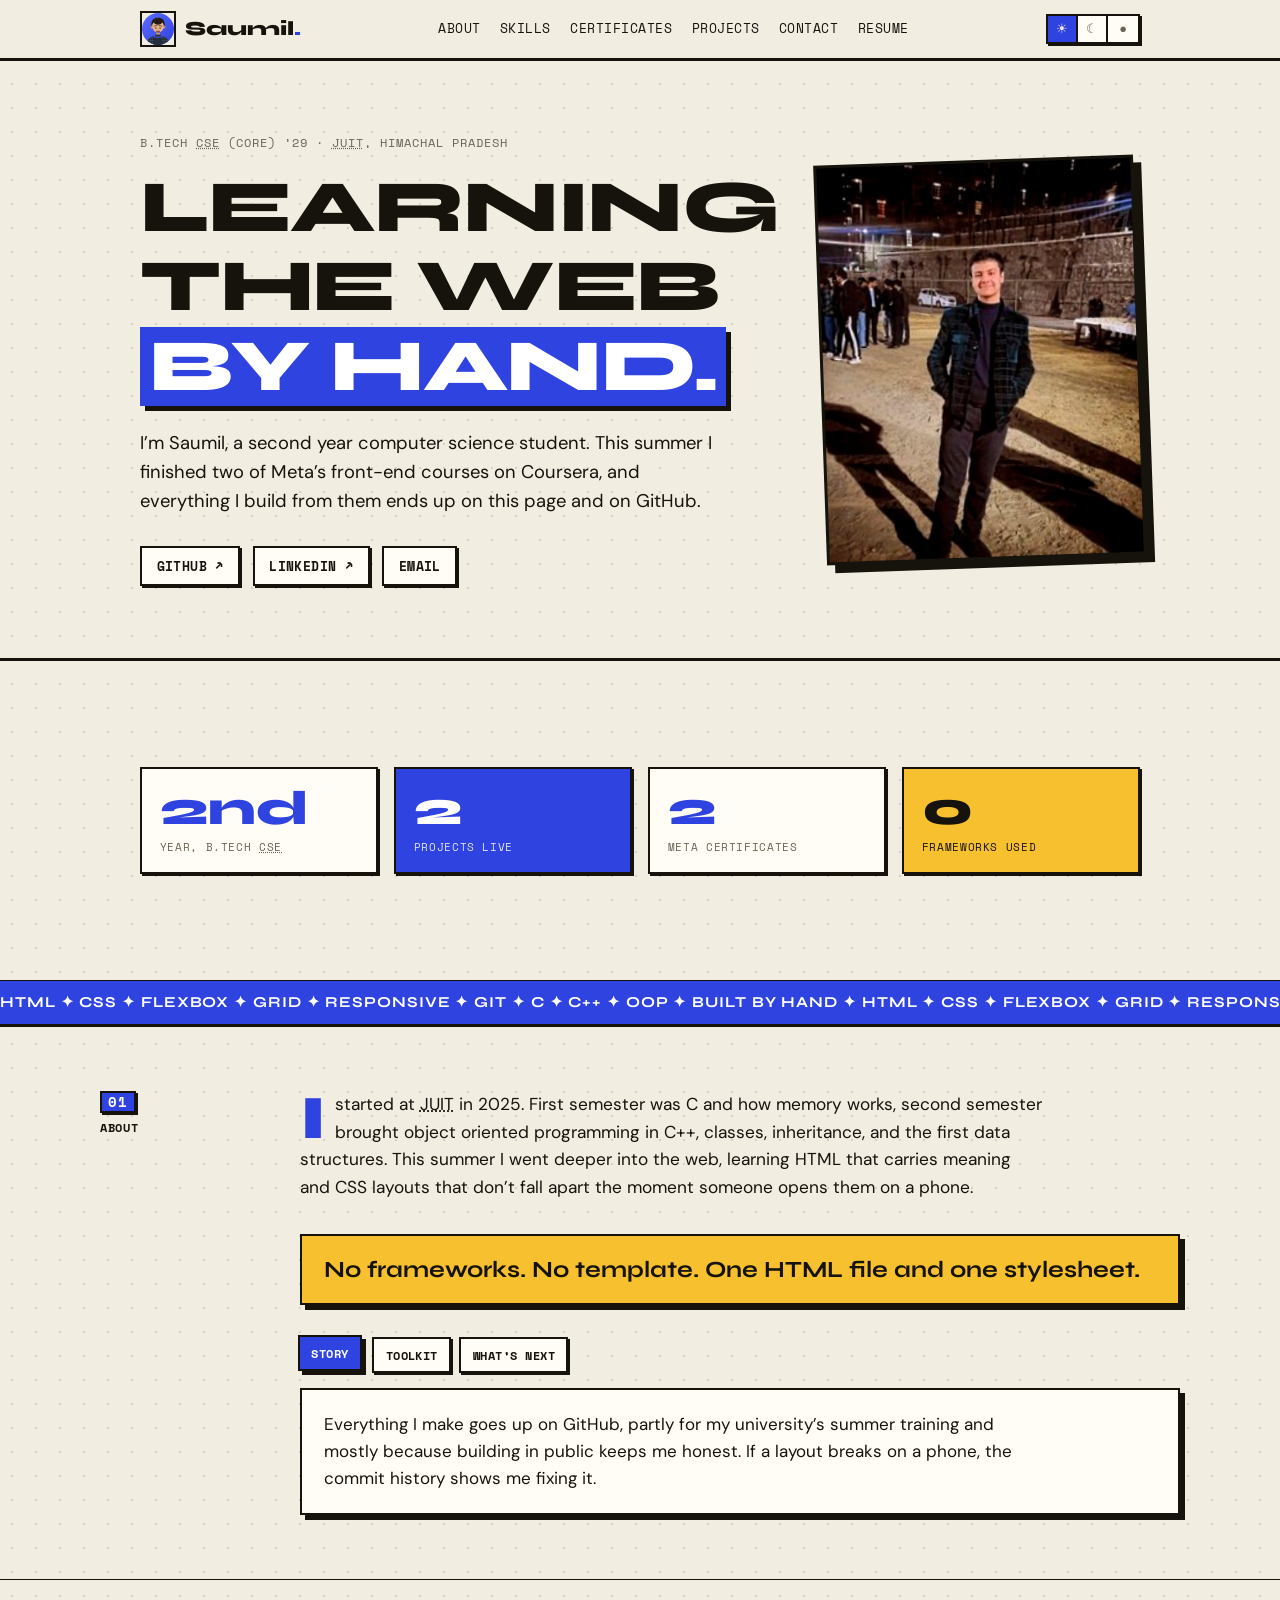
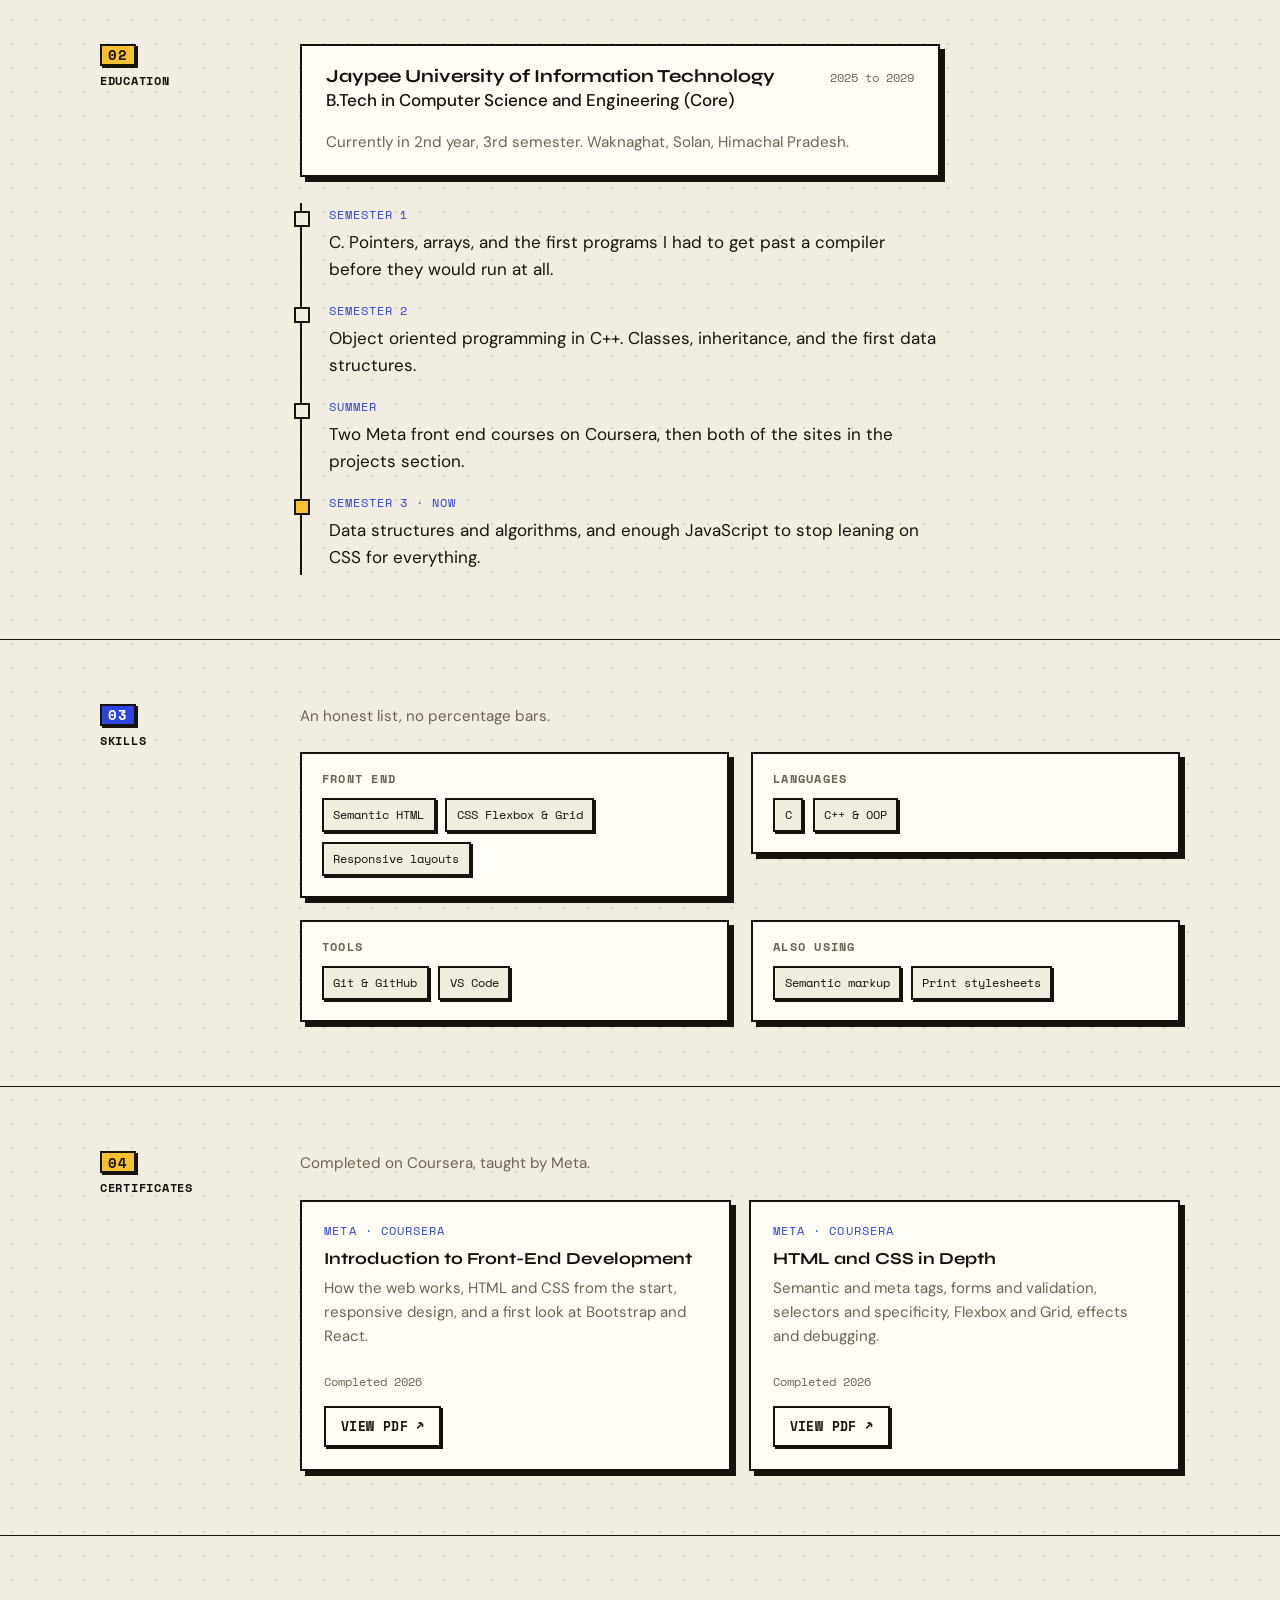
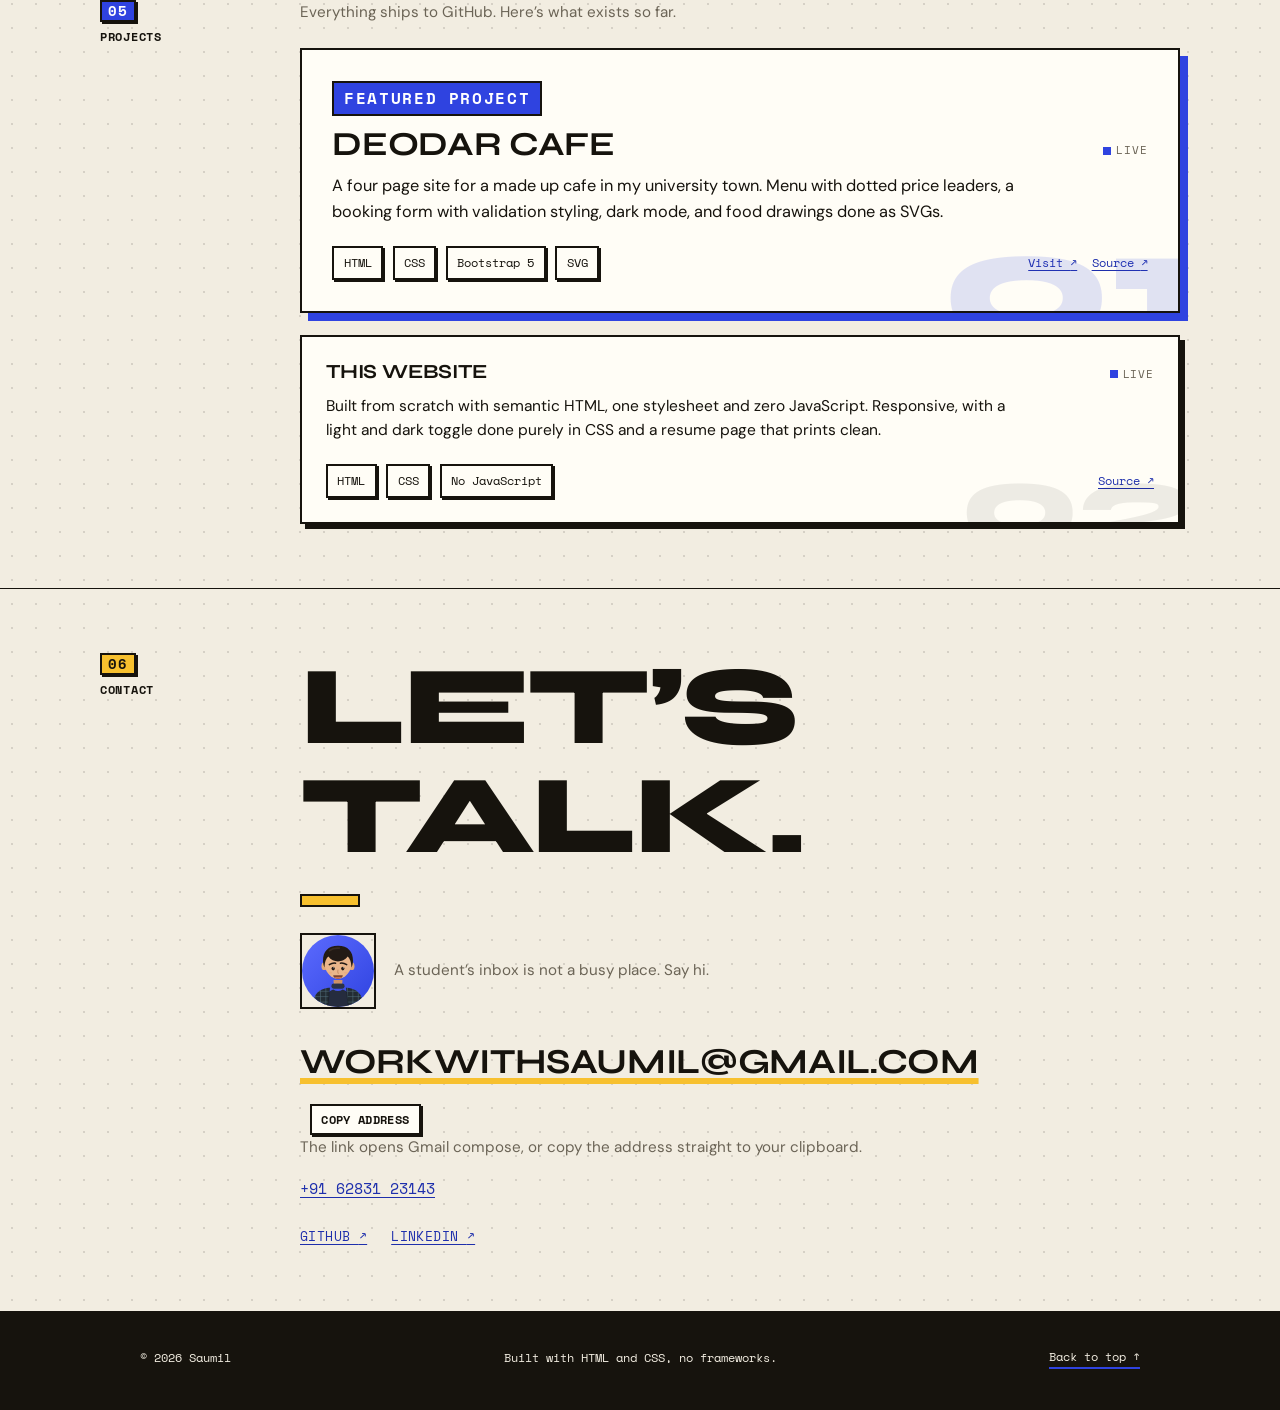
==== commit ceab20d7: "the cover was smaller than the words it had to hide giving each line only the slot between it and it" ====
--- a/index.html
+++ b/index.html
@@ -461,6 +461,6 @@
     });
   })();
   </script>
-  <script src="js/lens.js?v=12" defer></script>
+  <script src="js/lens.js?v=13" defer></script>
 </body>
 </html>
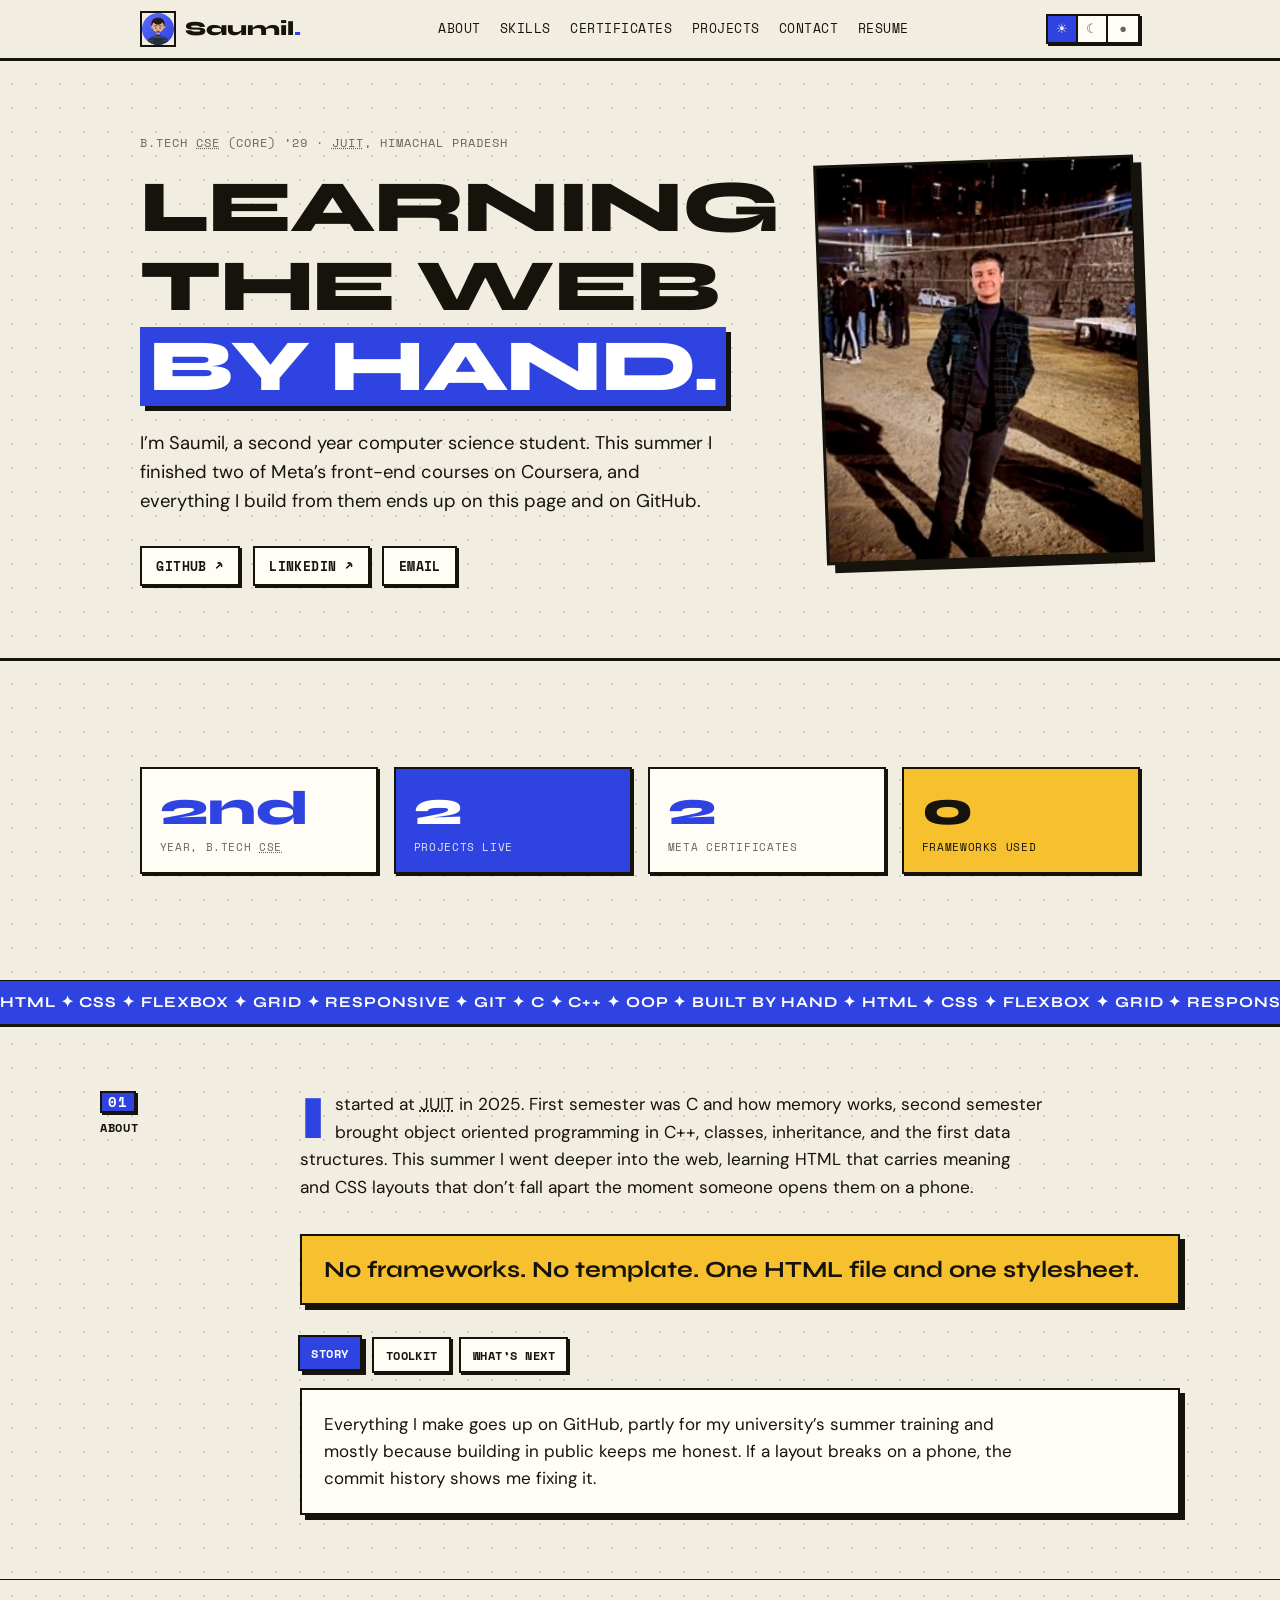
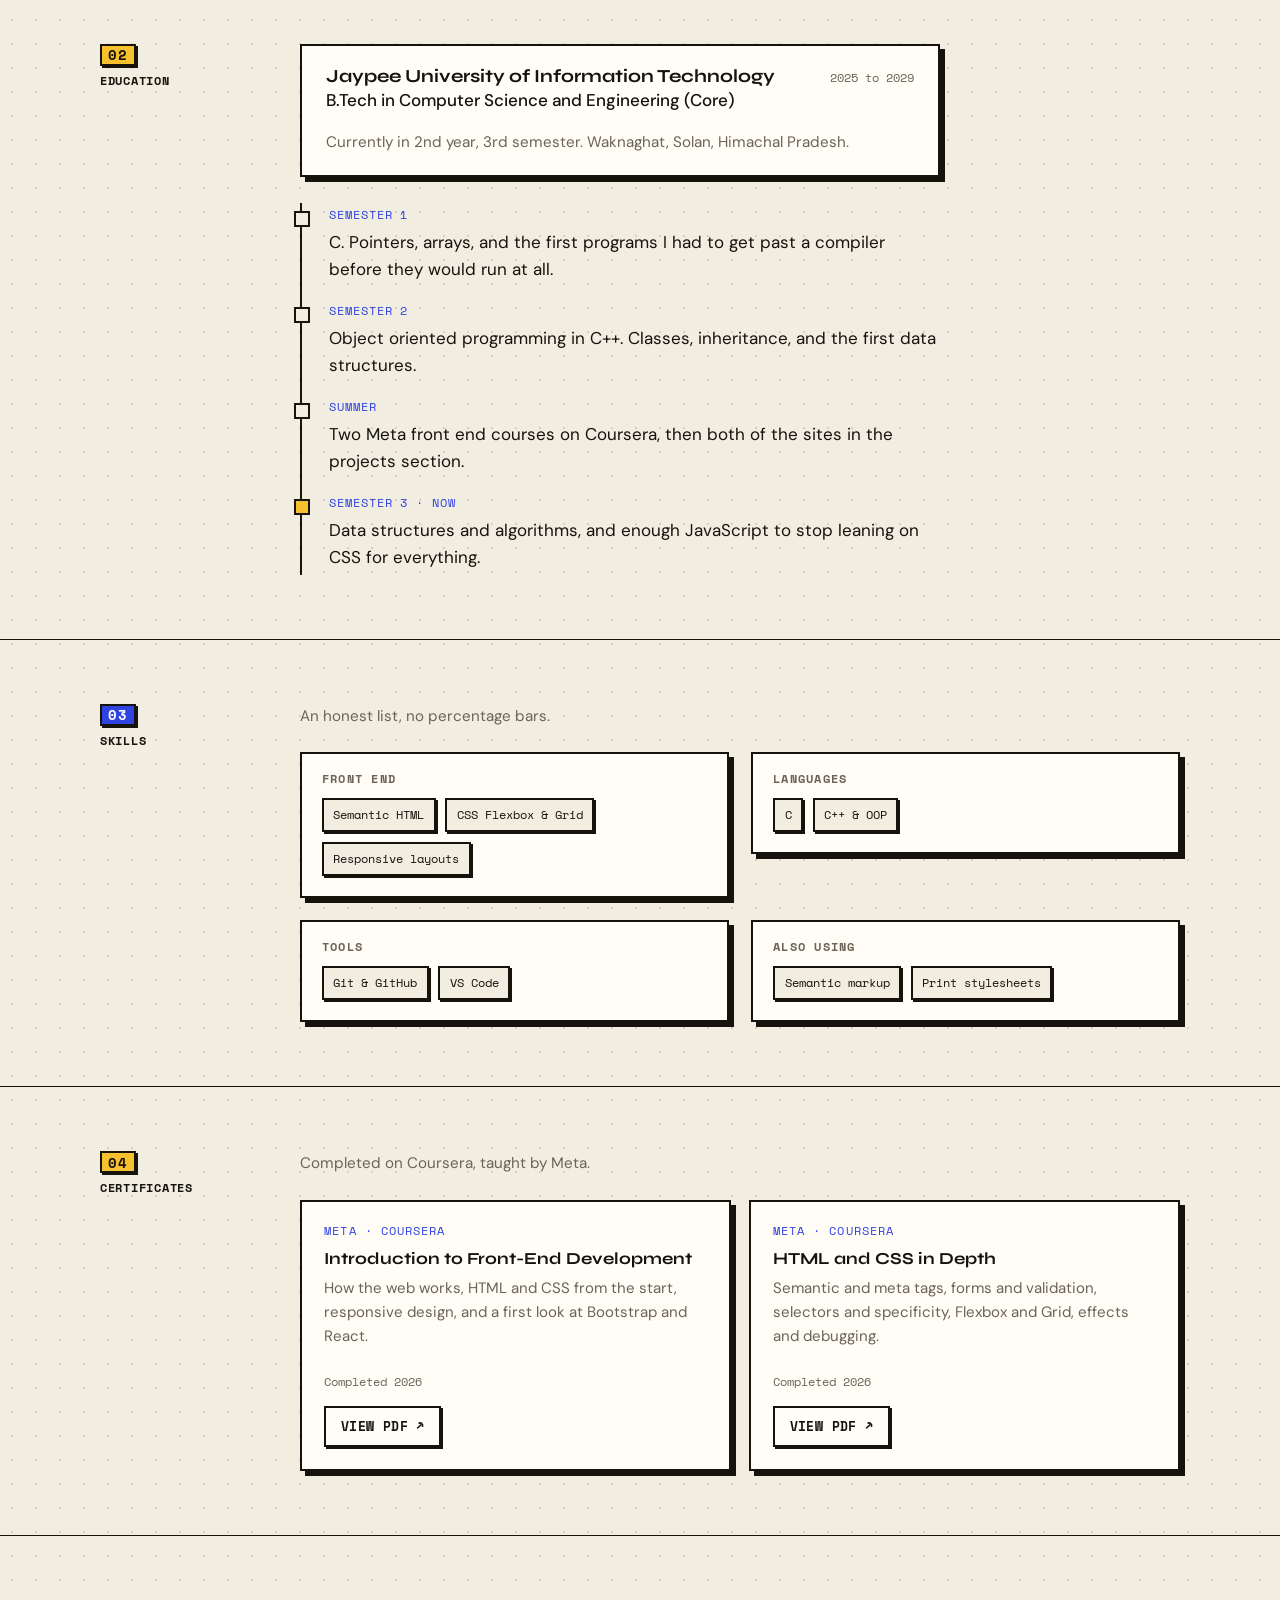
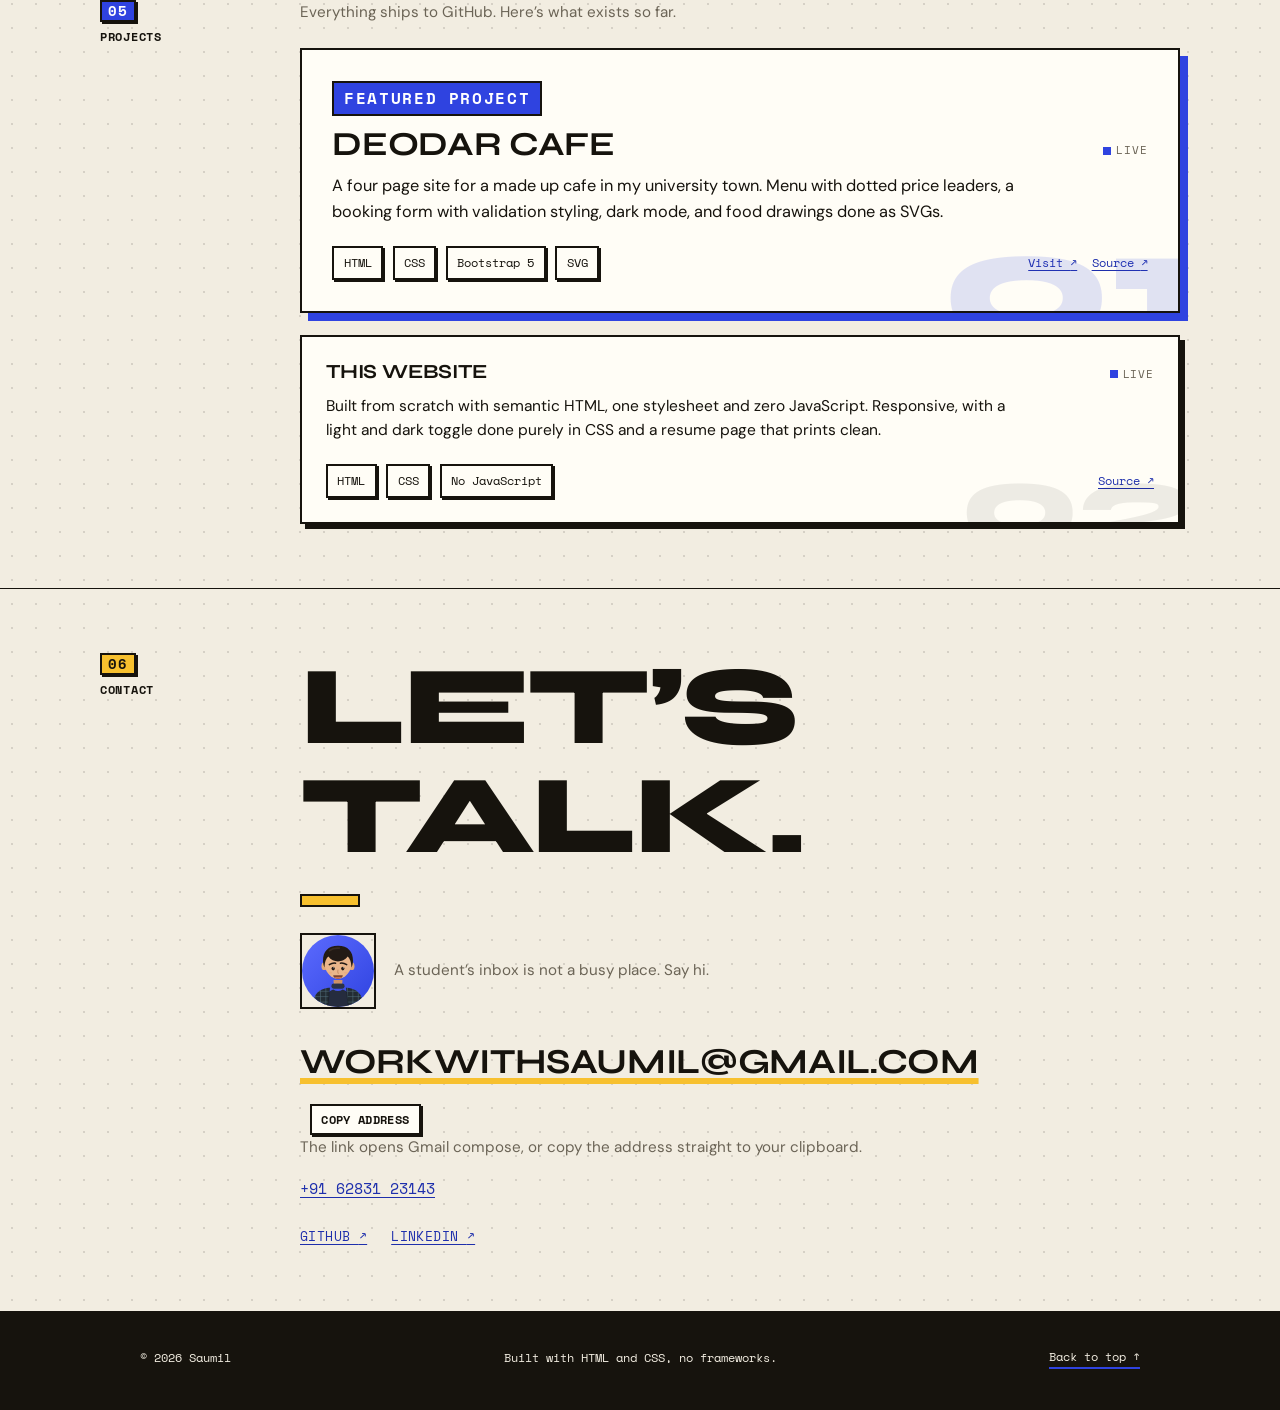
==== commit 0760027b: "the page was making an fi ligature the overlay cannot make file came apart between fi and le in ever" ====
--- a/index.html
+++ b/index.html
@@ -25,7 +25,7 @@
   <link rel="preconnect" href="https://fonts.googleapis.com">
   <link rel="preconnect" href="https://fonts.gstatic.com" crossorigin>
   <link href="https://fonts.googleapis.com/css2?family=Syne:wght@600..800&family=DM+Sans:wght@400;500;700&family=Space+Mono:wght@400;700&display=swap" rel="stylesheet">
-  <link rel="stylesheet" href="css/styles.css?v=34">
+  <link rel="stylesheet" href="css/styles.css?v=35">
 
   <!-- Tells search engines who this page is about, rather than leaving
        them to guess it from the prose. -->
--- a/css/styles.css
+++ b/css/styles.css
@@ -99,6 +99,10 @@
 }
 
 body {
+  /* the overlay draws one element per character, so it can never form the fi
+     ligature the page would otherwise use. rather than let the two disagree,
+     which showed as a gap inside words like "file", nobody uses it. */
+  font-variant-ligatures: none;
   margin: 0;
   background-color: var(--paper);
   background-image: radial-gradient(var(--dot) 1.2px, transparent 1.2px);
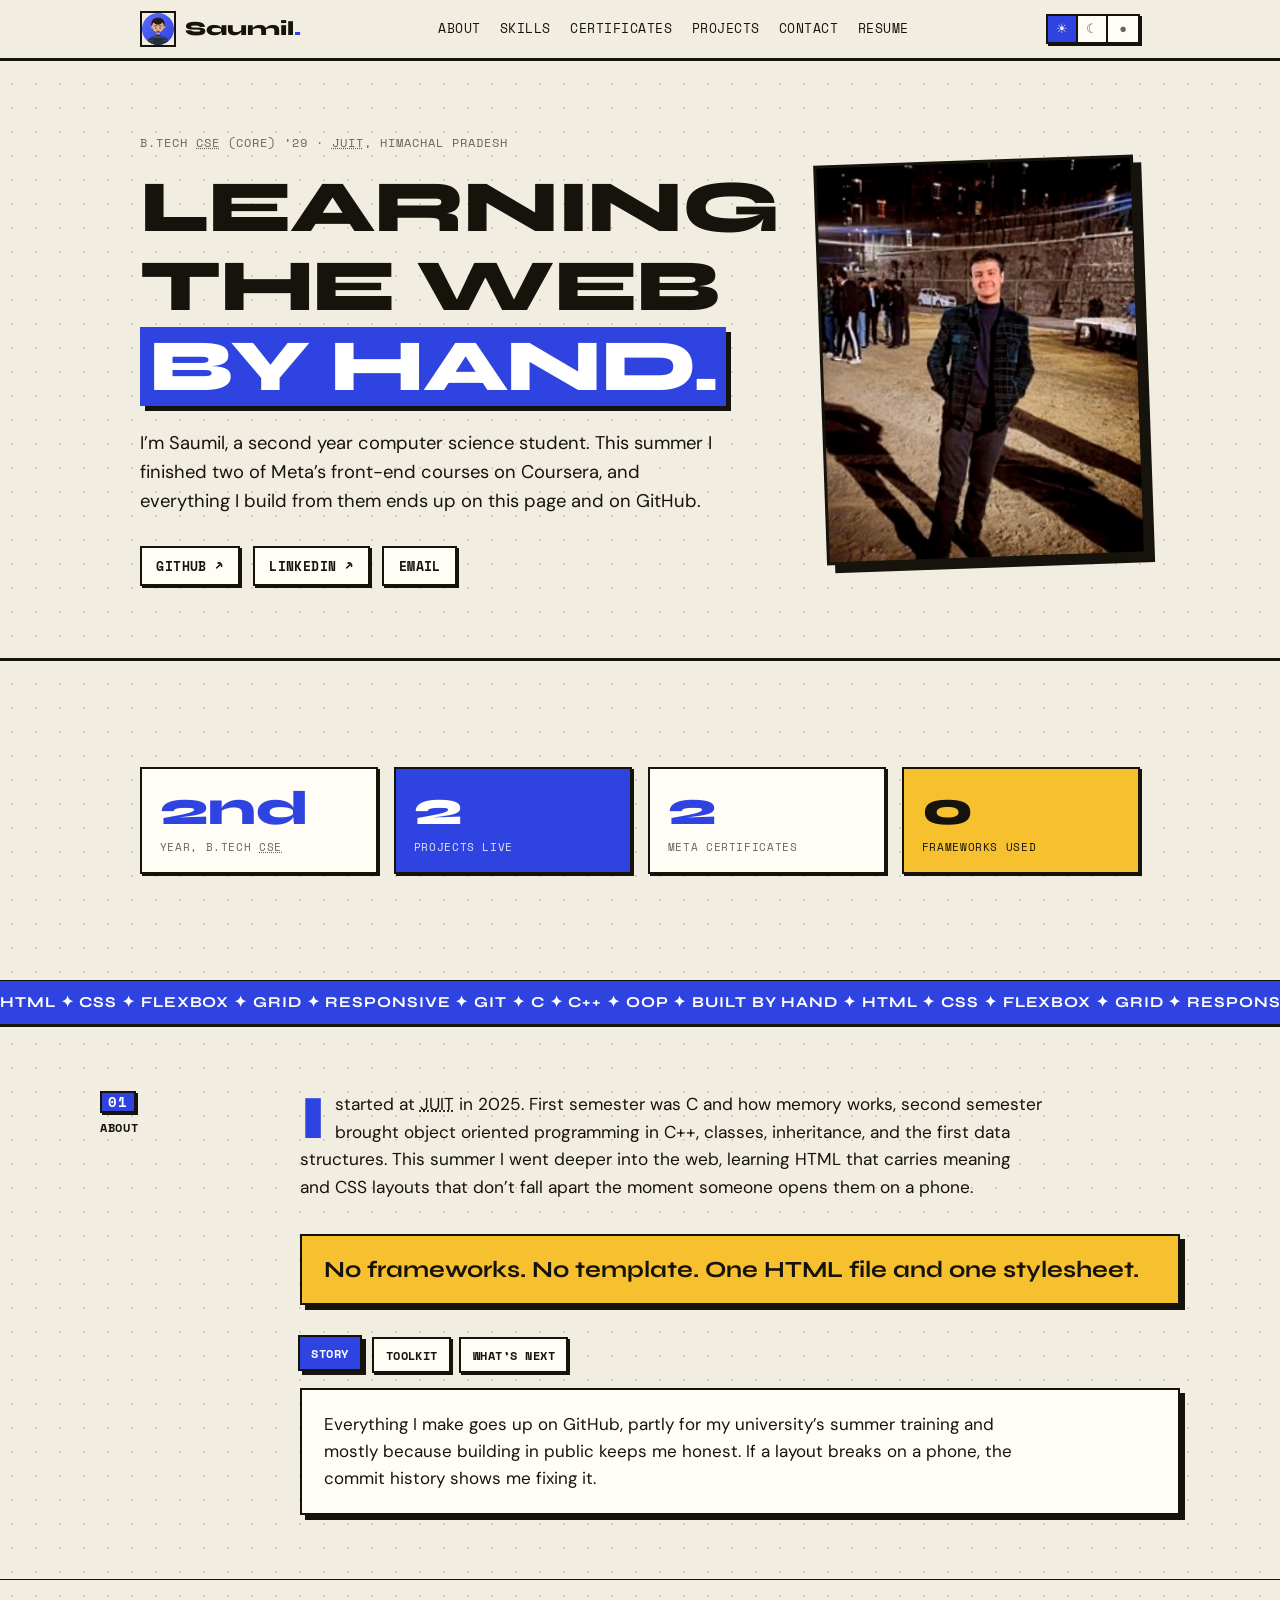
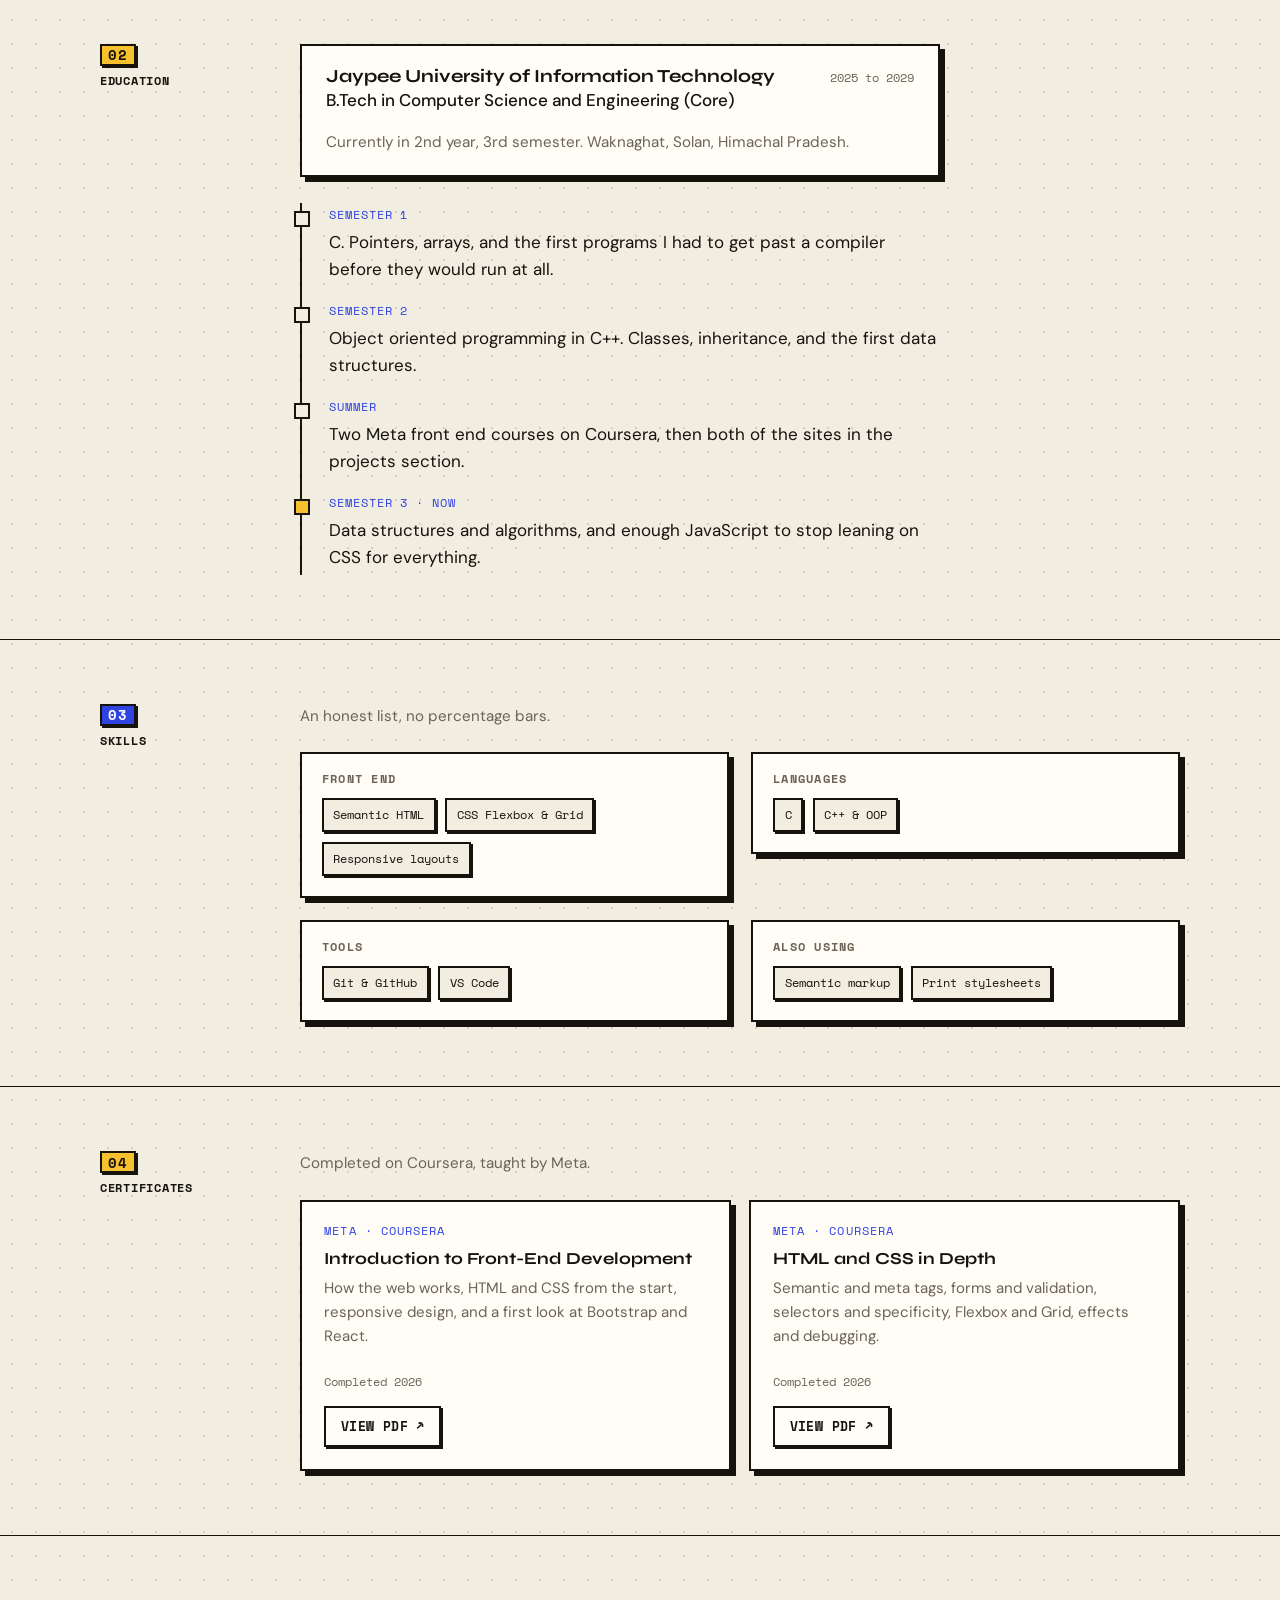
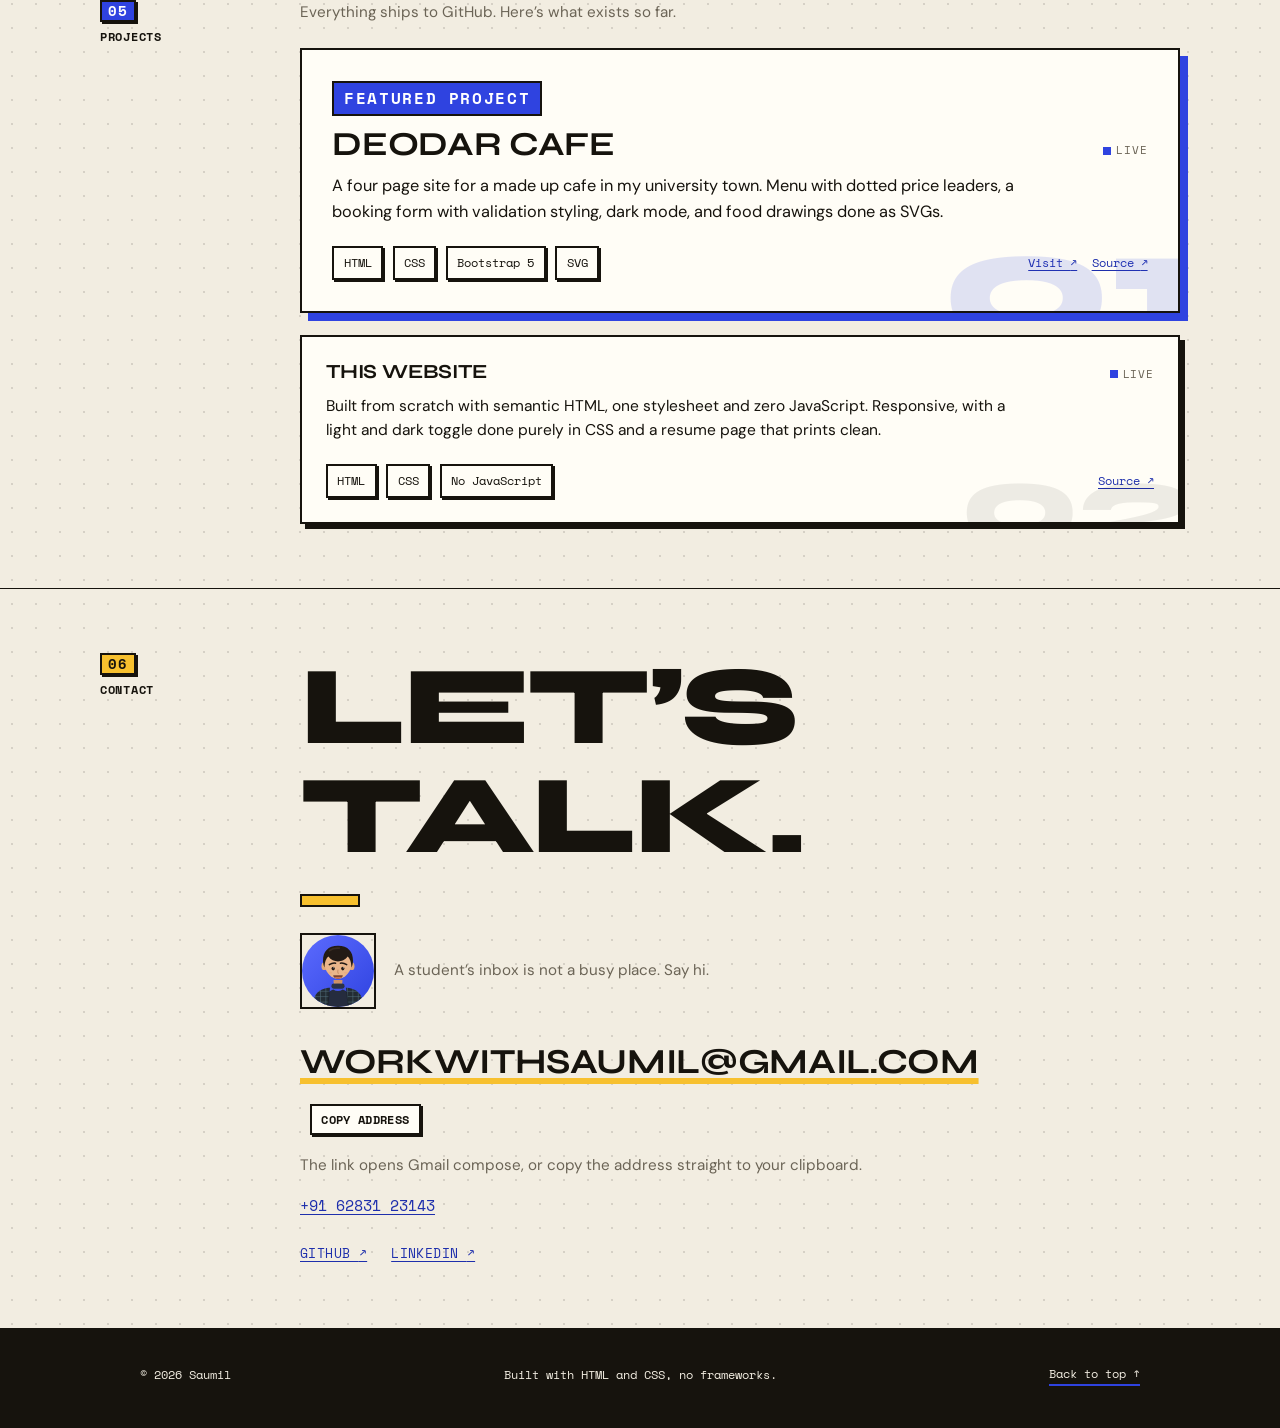
==== commit 81f18e43: "leave the drop cap paragraph alone, and give the copy button room the purple capital is three rows t" ====
--- a/index.html
+++ b/index.html
@@ -25,7 +25,7 @@
   <link rel="preconnect" href="https://fonts.googleapis.com">
   <link rel="preconnect" href="https://fonts.gstatic.com" crossorigin>
   <link href="https://fonts.googleapis.com/css2?family=Syne:wght@600..800&family=DM+Sans:wght@400;500;700&family=Space+Mono:wght@400;700&display=swap" rel="stylesheet">
-  <link rel="stylesheet" href="css/styles.css?v=35">
+  <link rel="stylesheet" href="css/styles.css?v=36">
 
   <!-- Tells search engines who this page is about, rather than leaving
        them to guess it from the prose. -->
@@ -461,6 +461,6 @@
     });
   })();
   </script>
-  <script src="js/lens.js?v=13" defer></script>
+  <script src="js/lens.js?v=14" defer></script>
 </body>
 </html>
--- a/css/styles.css
+++ b/css/styles.css
@@ -1651,7 +1651,8 @@
   /* its own line, so the address above it is plain text the lens can take */
   display: block;
   width: fit-content;
-  margin: 0.85rem 0 0;
+  /* space underneath too, so the note below is clear of it */
+  margin: 0.85rem 0 1.1rem;
   cursor: pointer;
   font-size: 0.72rem;
   padding: 0.45em 0.85em;
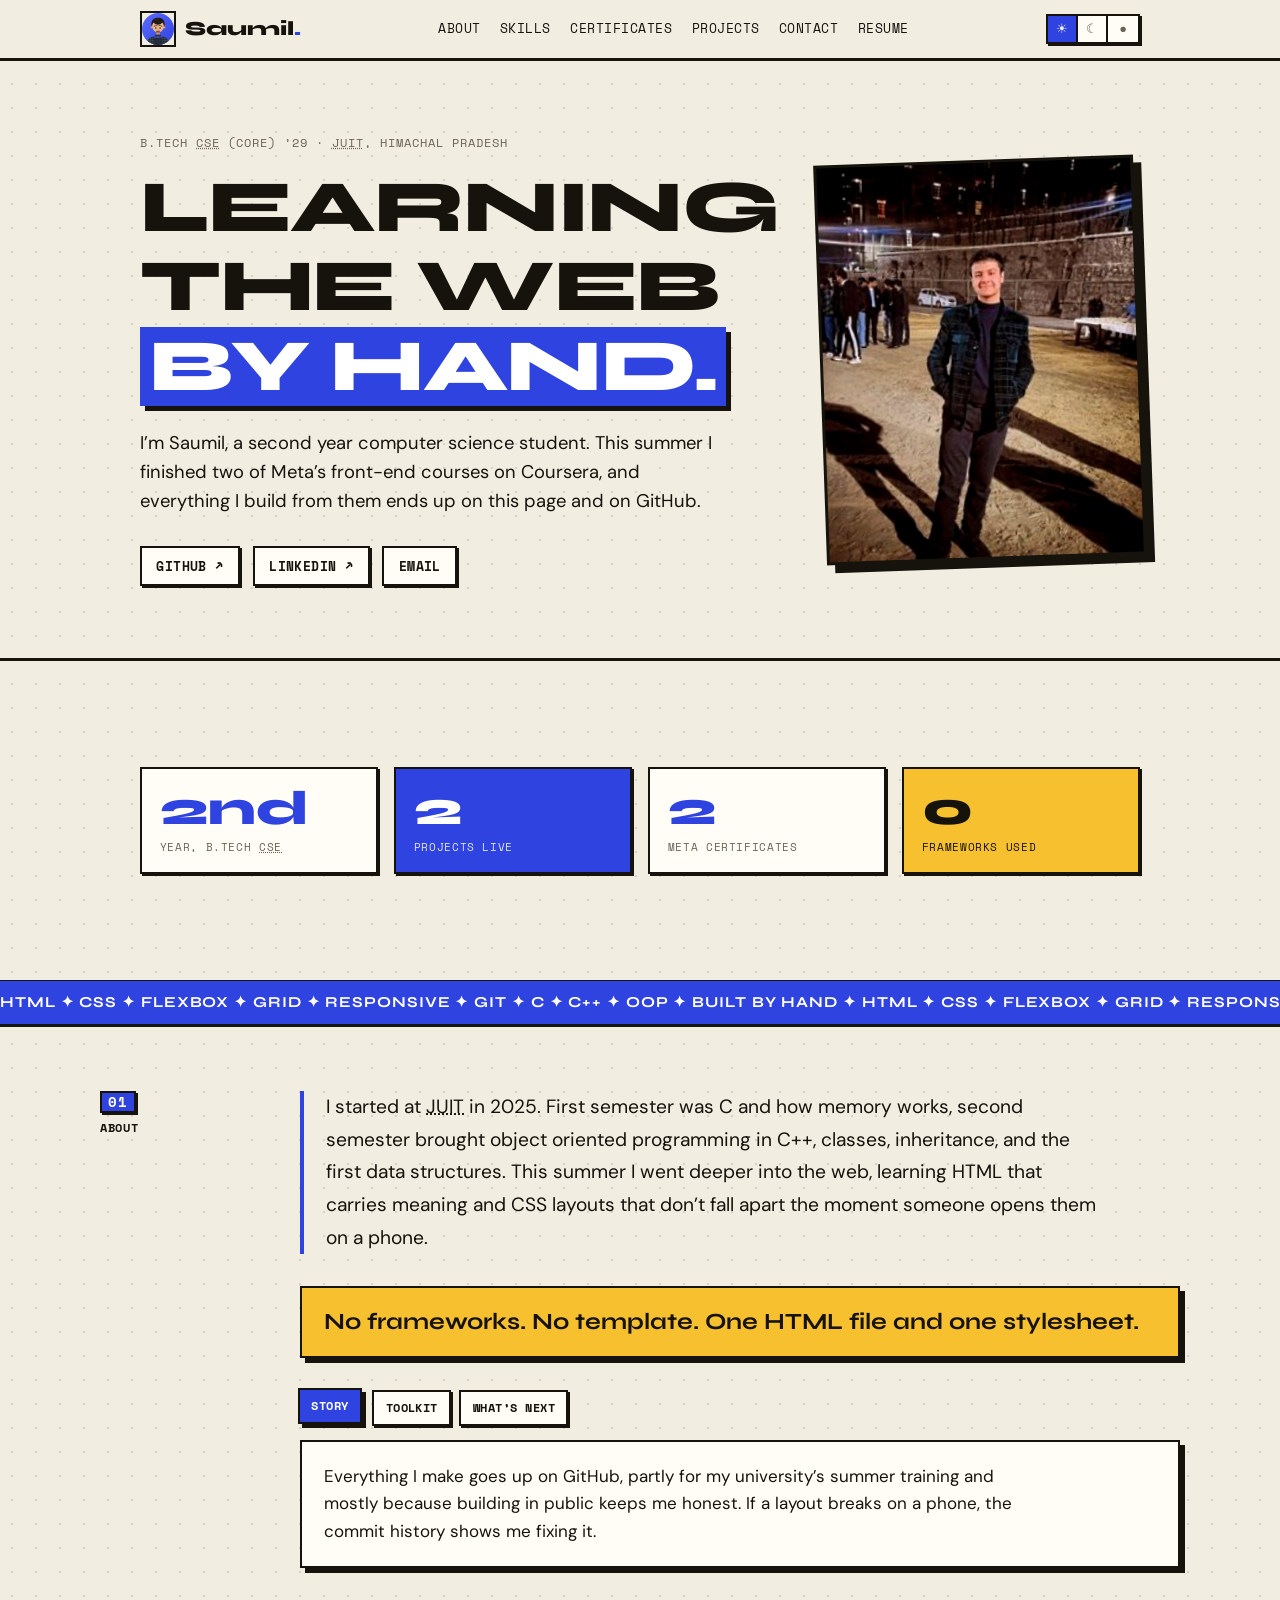
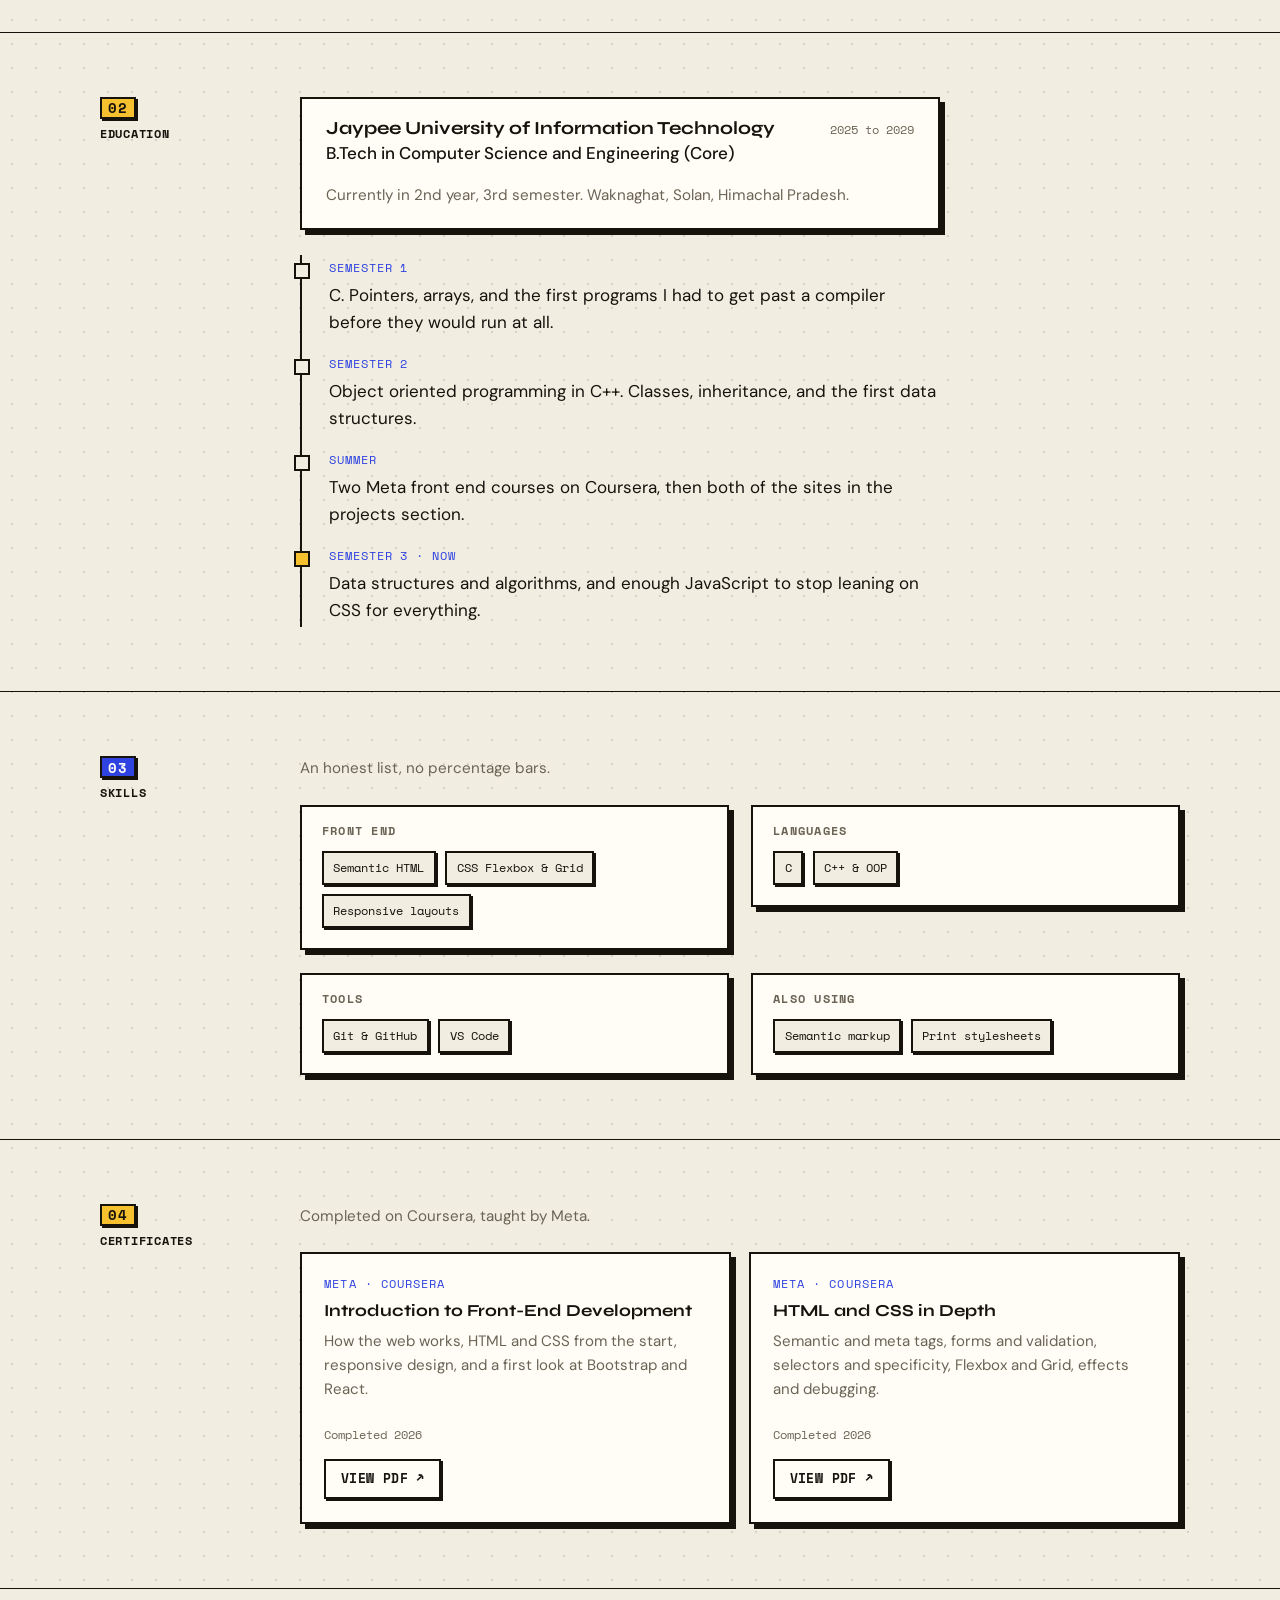
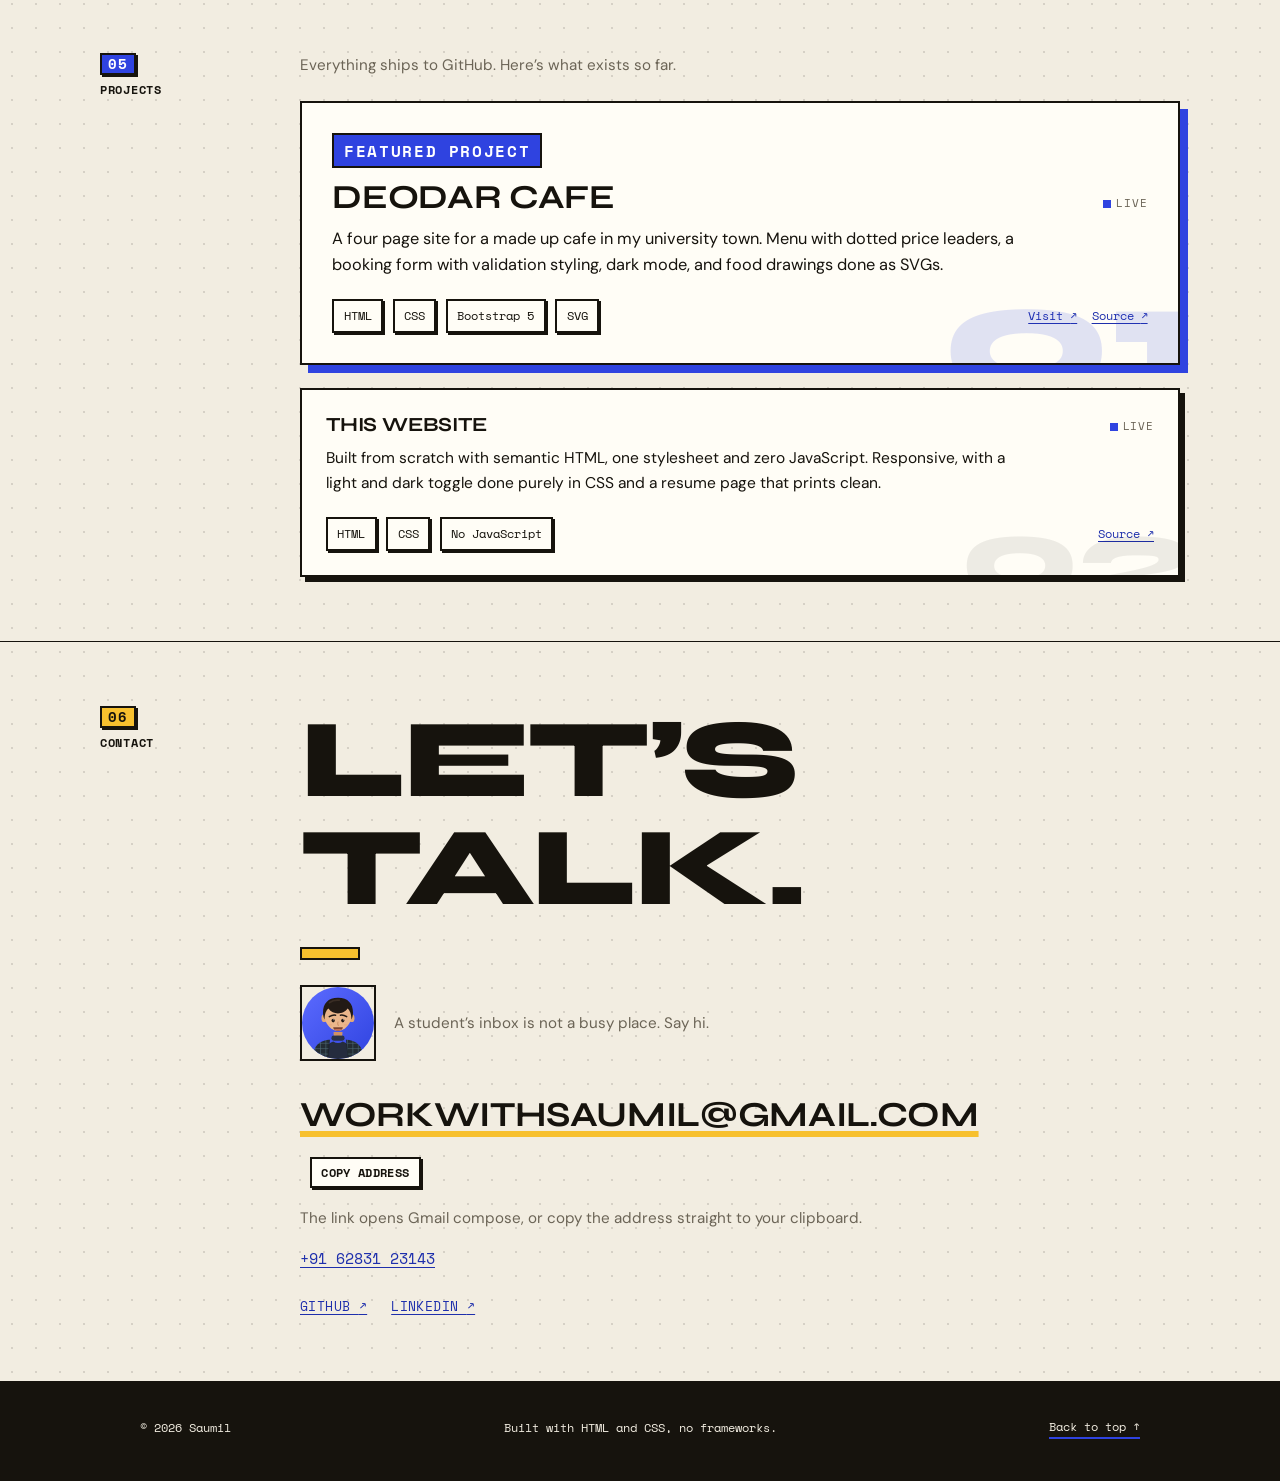
==== commit 765f0d51: "the opening paragraph loses its drop cap and gains its own shape the purple capital was a pseudo ele" ====
--- a/index.html
+++ b/index.html
@@ -25,7 +25,7 @@
   <link rel="preconnect" href="https://fonts.googleapis.com">
   <link rel="preconnect" href="https://fonts.gstatic.com" crossorigin>
   <link href="https://fonts.googleapis.com/css2?family=Syne:wght@600..800&family=DM+Sans:wght@400;500;700&family=Space+Mono:wght@400;700&display=swap" rel="stylesheet">
-  <link rel="stylesheet" href="css/styles.css?v=36">
+  <link rel="stylesheet" href="css/styles.css?v=37">
 
   <!-- Tells search engines who this page is about, rather than leaving
        them to guess it from the prose. -->
@@ -461,6 +461,6 @@
     });
   })();
   </script>
-  <script src="js/lens.js?v=14" defer></script>
+  <script src="js/lens.js?v=15" defer></script>
 </body>
 </html>
--- a/css/styles.css
+++ b/css/styles.css
@@ -735,20 +735,33 @@
   font-weight: 500;
 }
 
-/* about, the opening paragraph gets a drop cap */
+/* about, the opening paragraph.
+   it used to open on a drop cap, which is a pseudo element standing across
+   three rows: the lens could not redraw it without wiping the rows beneath, so
+   the whole paragraph had to sit the effect out. the accent moved to the edge
+   of the block instead, where it is decoration rather than text, and the
+   paragraph reads as the opening of the section on its own terms: a size up
+   from the body, looser lines, a shorter measure. */
 
 .lead-para {
-  font-size: 1.08rem;
-}
-
-.lead-para::first-letter {
-  float: left;
-  font-family: var(--display);
-  font-weight: 800;
-  font-size: 3.6em;
-  line-height: 0.76;
-  margin: 0.05em 0.14em 0 0;
-  color: var(--accent);
+  font-size: 1.2rem;
+  line-height: 1.7;
+  max-width: 56ch;
+  border-left: 4px solid var(--accent);
+  padding-left: 1.4rem;
+  margin-block: 0.2rem 1.6rem;
+}
+
+.lead-para strong,
+.lead-para b {
+  font-weight: 700;
+}
+
+@media (max-width: 560px) {
+  .lead-para {
+    font-size: 1.08rem;
+    padding-left: 1rem;
+  }
 }
 
 .pull-quote {
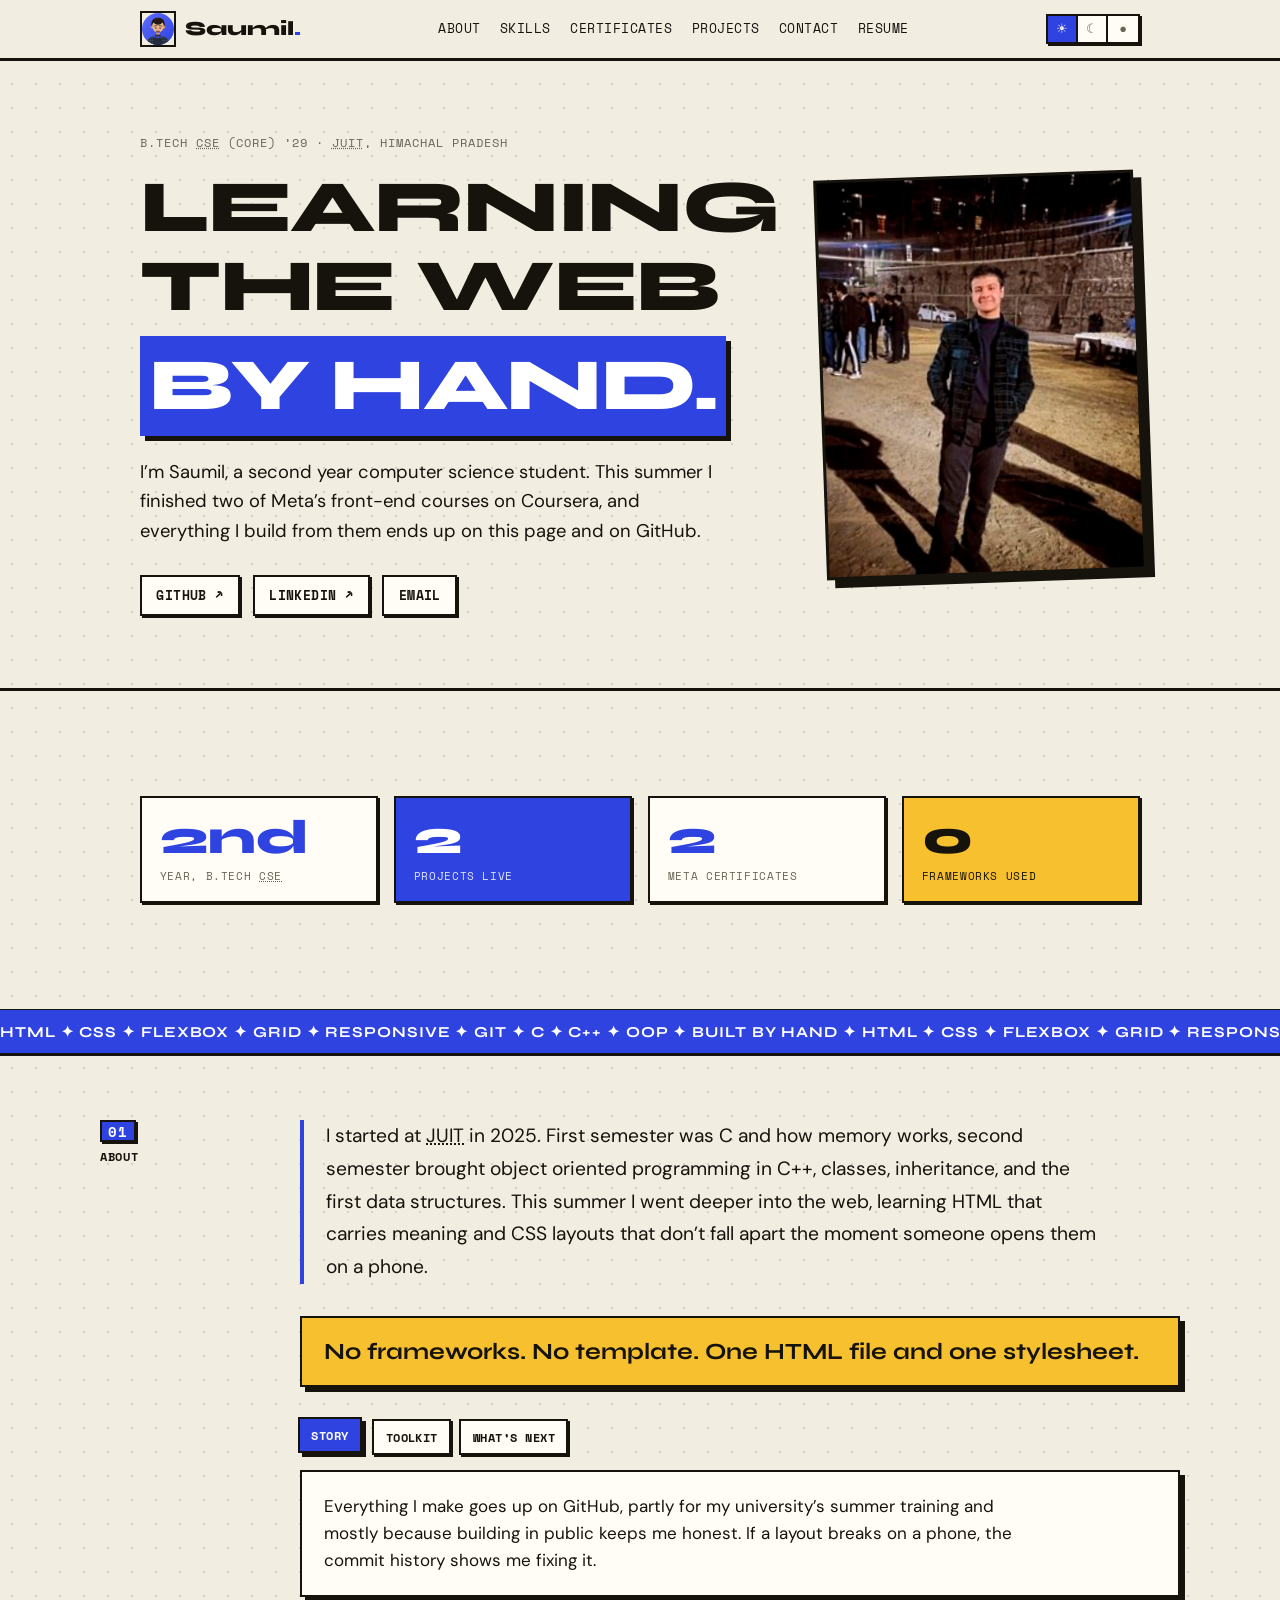
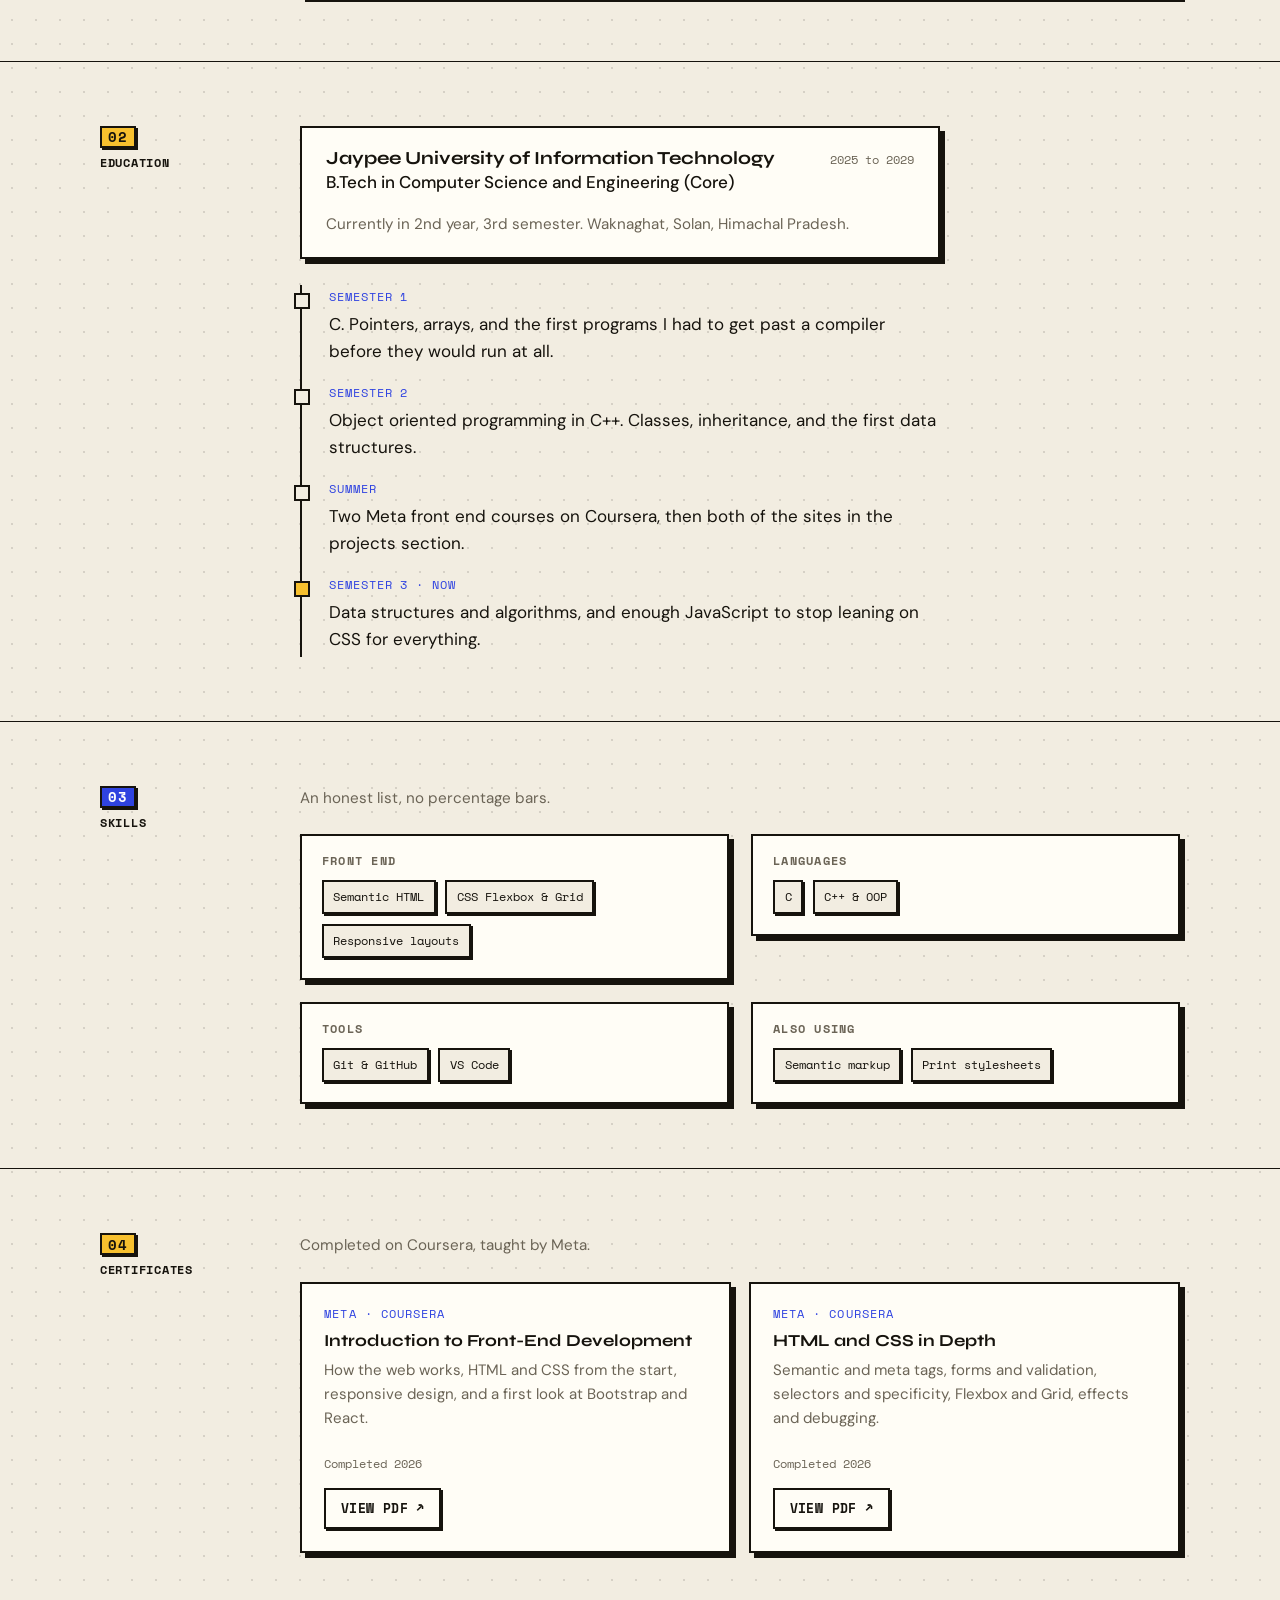
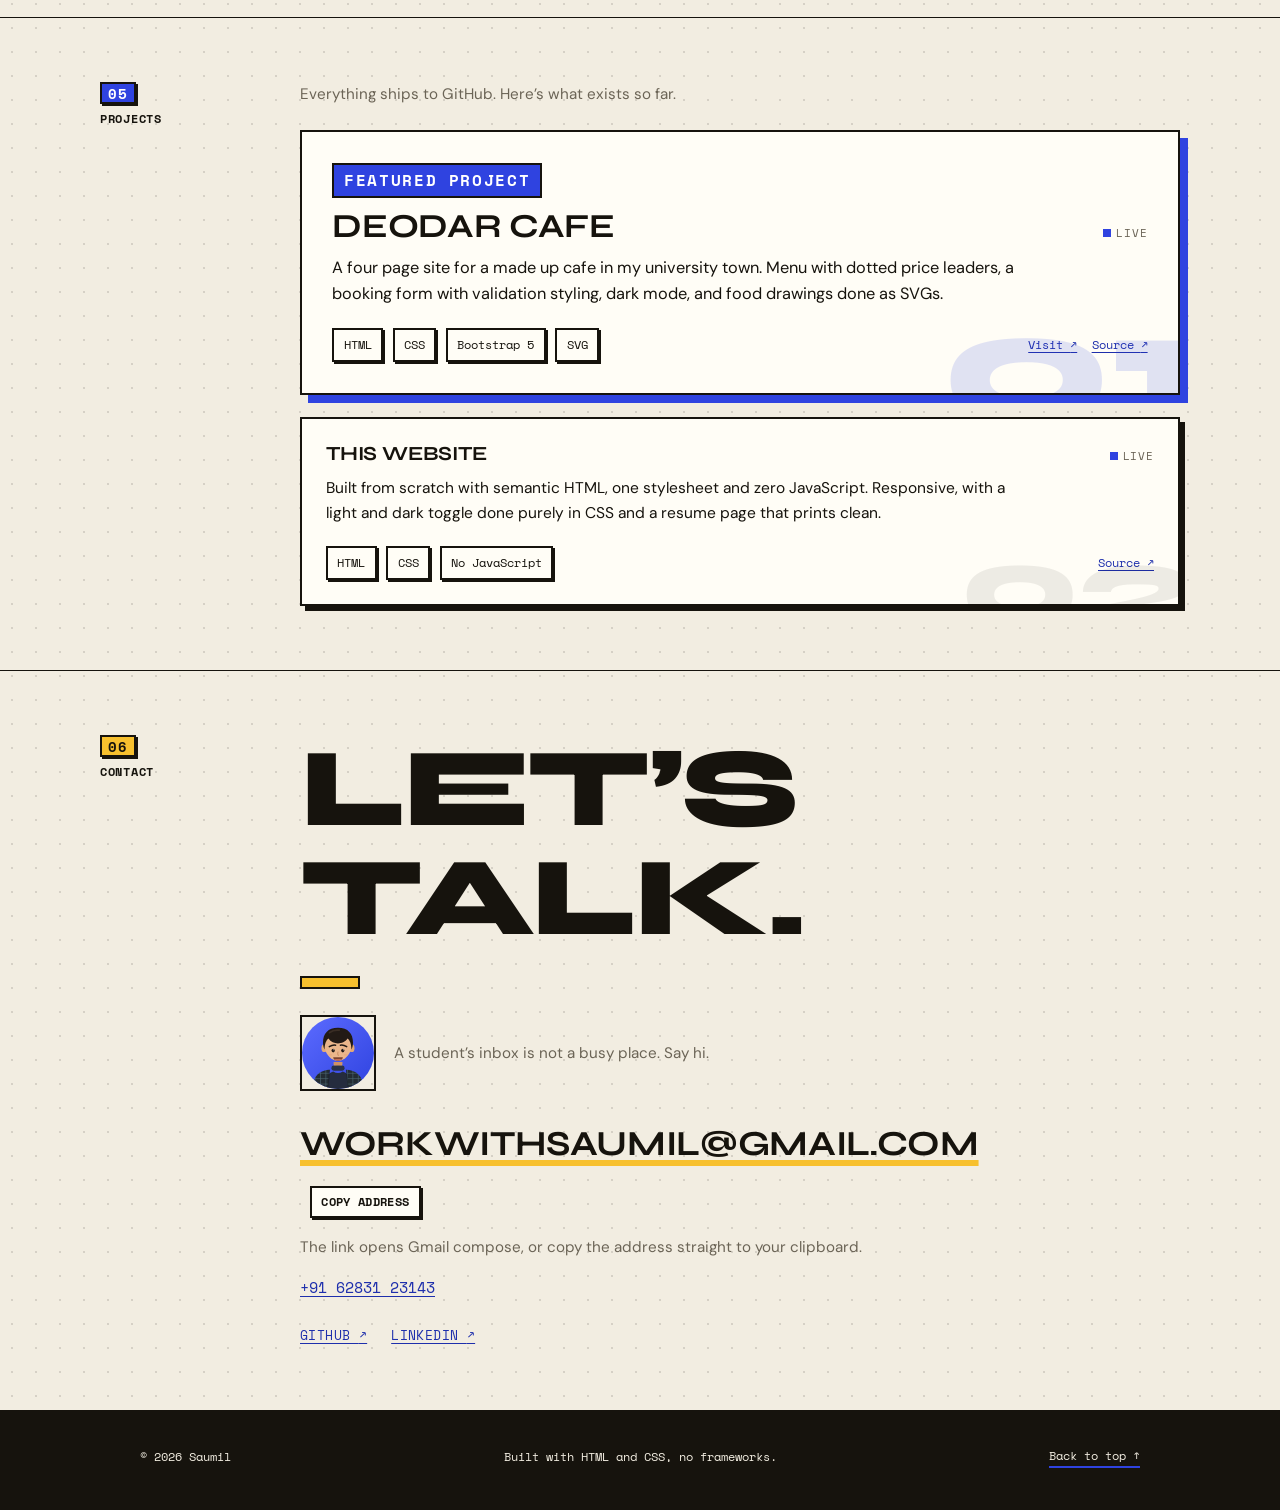
==== commit 0214c3a3: "Pad the hero accent block so it stops colliding with the line above At line-height 1.08 the .h1-acce" ====
--- a/index.html
+++ b/index.html
@@ -25,7 +25,7 @@
   <link rel="preconnect" href="https://fonts.googleapis.com">
   <link rel="preconnect" href="https://fonts.gstatic.com" crossorigin>
   <link href="https://fonts.googleapis.com/css2?family=Syne:wght@600..800&family=DM+Sans:wght@400;500;700&family=Space+Mono:wght@400;700&display=swap" rel="stylesheet">
-  <link rel="stylesheet" href="css/styles.css?v=37">
+  <link rel="stylesheet" href="css/styles.css?v=38">
 
   <!-- Tells search engines who this page is about, rather than leaving
        them to guess it from the prose. -->
@@ -461,6 +461,6 @@
     });
   })();
   </script>
-  <script src="js/lens.js?v=15" defer></script>
+  <script src="js/lens.js?v=16" defer></script>
 </body>
 </html>
--- a/css/styles.css
+++ b/css/styles.css
@@ -423,7 +423,13 @@
   width: fit-content;
   background: var(--accent);
   color: #fff;
-  padding: 0 0.12em;
+  /* the vertical padding is not decoration. at line-height 1.08 the block's
+     box is shorter than the glyphs standing in it, so the lens cover - which
+     is painted in this block's own background - came out taller than the
+     block and grew the purple upward into THE WEB on hover. padded to the
+     cover's height, the purple rectangle is the same size hovered or not. */
+  padding: 0.14em 0.12em;
+  margin-top: 0.12em;
   box-shadow: 5px 5px 0 var(--ink);
 }
 
